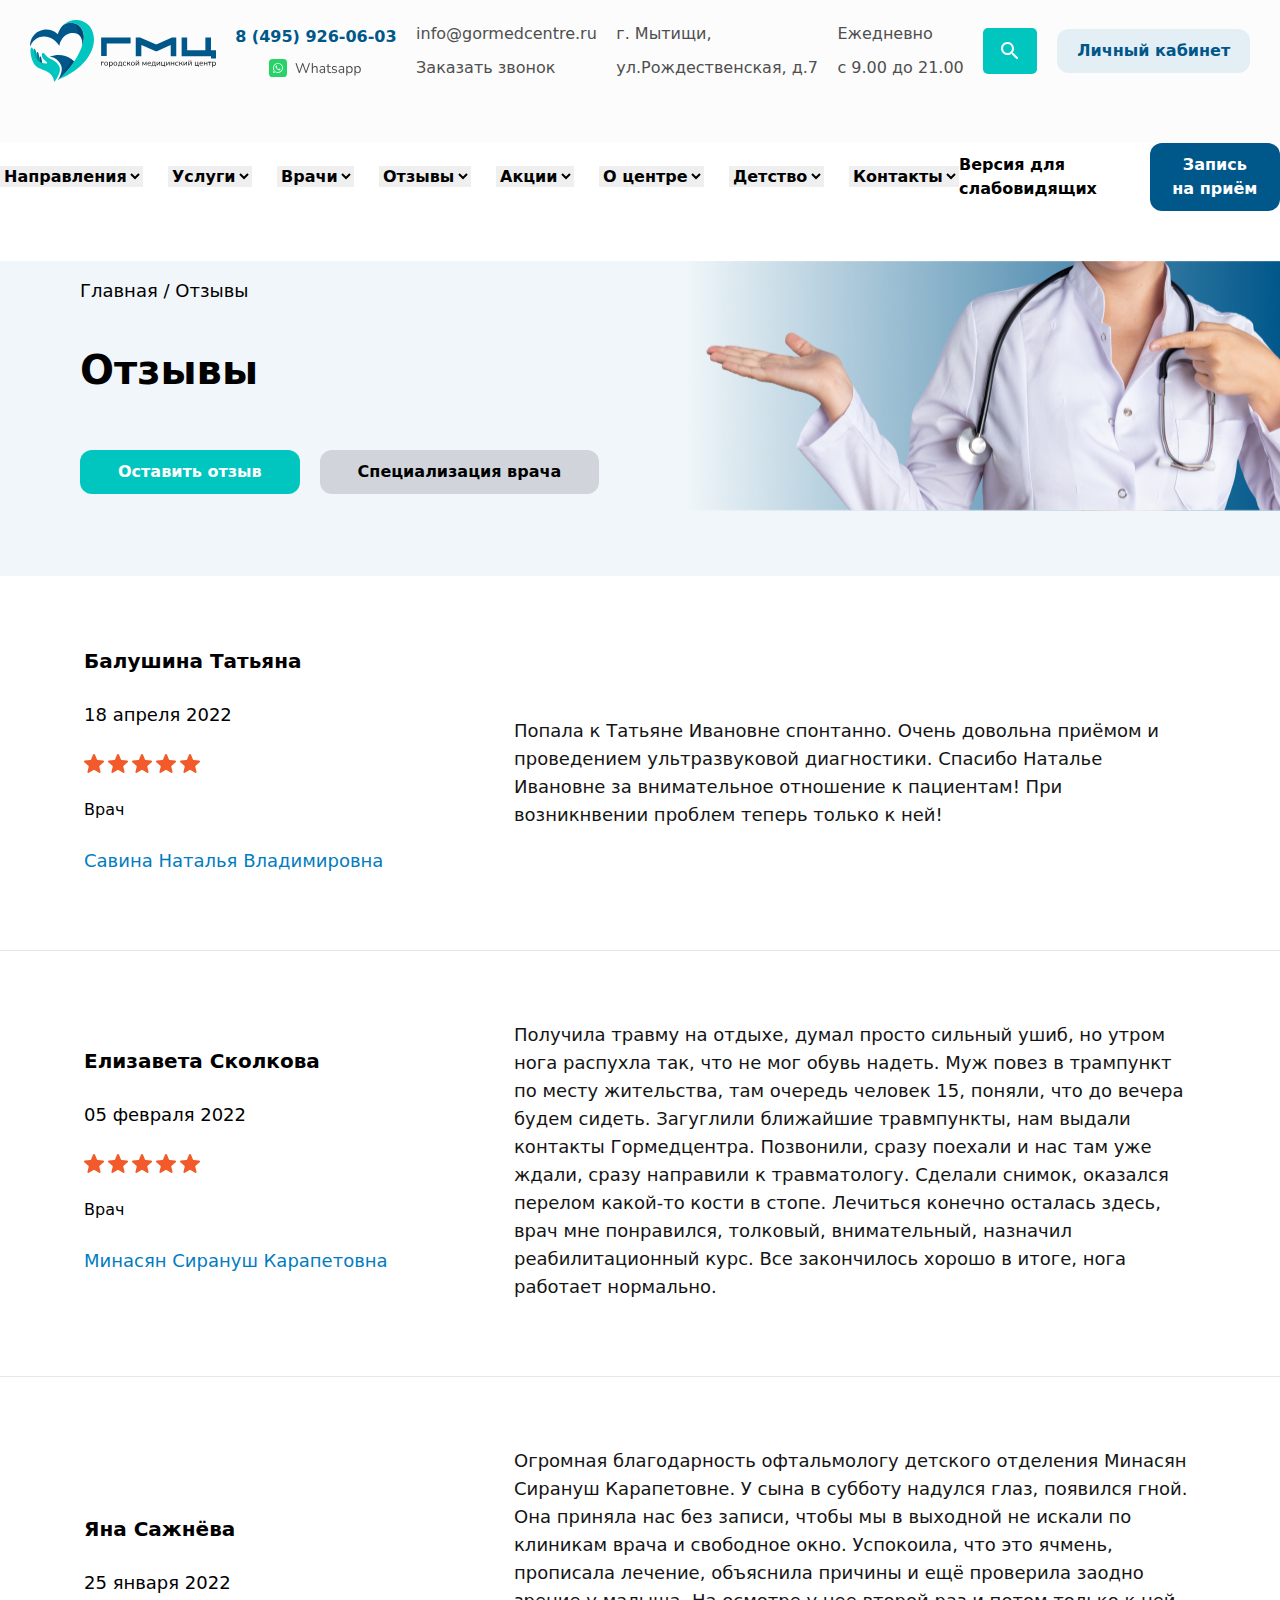
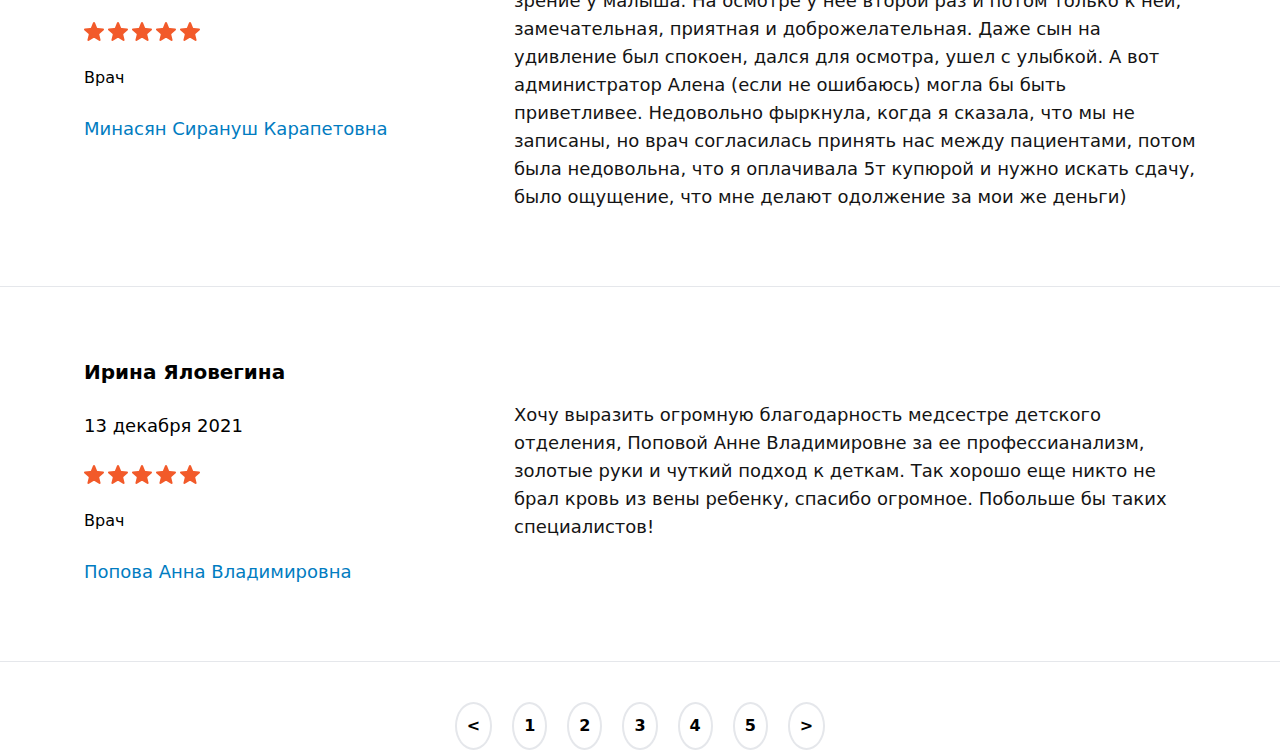
==== src/index.html @ aafebbbd "section2" ====
<!DOCTYPE html>
<html lang="en">
<head>
    <meta charset="UTF-8">
    <meta name="viewport" content="width=device-width, initial-scale=1.0">
    <title>Document</title>
    <link rel="stylesheet" href="./output.css">
</head>
<body>

    <div class="sm:bg-[#FCFCFC]">
    <div class="flex p-[20px] justify-around sm:items-center">
        <img class="w-[40%] sm:w-[15%]" src="./logo.svg" alt="">
        <div class="hidden sm:flex flex-col gap-[10px] items-center">
            <p class="text-[#00578A] font-bold">8 (495) 926-06-03</p>
            <img src="./Whatsapp.svg" alt="">
        </div>
        <div class="hidden sm:flex flex-col gap-[10px]">
            <p class="text-[#4F4F4F] ">info@gormedcentre.ru</p>
            <p class="text-[#4F4F4F] ">Заказать звонок</p>
        </div>
        <div class="hidden sm:flex flex-col gap-[10px]">
            <p class="text-[#4F4F4F] "> г. Мытищи, </p>
            <p class="text-[#4F4F4F] ">ул.Рождественская, д.7</p>
        </div>
        <div class="hidden sm:flex flex-col gap-[10px]">
            <p class="text-[#4F4F4F] ">Ежедневно</p>
            <p class="text-[#4F4F4F] ">с 9.00 до 21.00</p>
        </div>
        <div class="hidden  sm:flex items-center gap-[20px]">
            <img src="./search.svg" alt="">
            <button class="bg-[#E3EFF5] font-bold px-[20px] py-[10px] rounded-xl text-[#00578A]">Личный кабинет</button>
        </div>
        <div class="flex items-center gap-[20px] sm:hidden">
        <img src="./call.svg" alt="">
        <p>Меню</p>
        <img src="./burger.svg" alt="">
        </div>
    </div>

    <div class="hidden sm:flex justify-around items-center mt-[40px] bg-[#FFFFFF] mb-[50px]">
        <div class="flex gap-[25px] items-center">
            <select class="font-bold" name="" id=""><option  value="">Направления</option></select>
            <select class="font-bold" name="" id=""><option value="">Услуги</option></select>
            <select class="font-bold" name="" id=""><option value="">Врачи</option></select>
            <select class="font-bold" name="" id=""><option value="">Отзывы</option></select>
            <select class="font-bold" name="" id=""><option value="">Акции</option></select>
            <select class="font-bold" name="" id=""><option value="">О центре</option></select>
            <select class="font-bold" name="" id=""><option value="">Детство</option></select>
            <select class="font-bold" name="" id=""><option value="">Контакты</option></select>
        </div>
        <div class="flex items-center gap-[45px]">
            <p class="font-bold">Версия для слабовидящих</p>
            <button class="bg-[#00578A] text-white font-bold px-[20px] py-[10px] rounded-xl">Запись на приём</button>
        </div>
    </div>
    </div>

    <div class="hidden sm:block box1">
         <div class="flex justify-between items-center">
            <div class="flex flex-col gap-[50px] ml-[80px] ">
            <div class="flex flex-col gap-[35px]">
                <p class="text-lg">Главная
                    /
                    Отзывы</p>
                    <h1 class="text-[40px] font-bold">Отзывы</h1>
            </div>
            <div class="flex gap-[20px]">
                <button class="bg-[#00C6BF] px-[38px] py-[10px] rounded-xl text-white font-bold">Оставить отзыв</button>
                <button class="bg-gray-300 px-[38px] py-[10px] rounded-xl text-black font-bold">Специализация врача</button>
            </div>
            </div>
            <img src="./image.svg" alt="">
         </div>
    </div>

    <div class="sm:hidden">
    <div class="box2 flex items-center p-[20px]">
        <div class=" flex flex-col gap-[25px]">
       <p>Главная
        /
        Отзывы</p>
        <h1 class="font-[400] text-[25px]">Отзывы</h1>
        </div>
        <img class="w-[70%] h-[80%]" src="./image.svg" alt="">
    </div>
    <div class="flex flex-col items-center mt-[20px] gap-[20px]">
        <button class="bg-[#00C6BF] w-[300px] py-[10px] rounded-xl text-white font-bold">Оставить отзыв</button>
        <button class="bg-[#E3EFF5] w-[300px] py-[10px] rounded-xl text-black font-bold">Специализация врача</button>
    </div>
    </div>


    <div class="flex flex-col w-[90%] m-auto mt-[50px] sm:flex-row gap-[30px]  p-[20px] items-center">
        <div class="flex flex-col gap-[25px] items-start mb-[25px]">
            <p class="font-bold text-[20px] sm:w-[250px]">Балушина Татьяна</p>
            <p class="text-lg">18 апреля 2022</p>
            <img src="./Stars.svg" alt="">
            <p>Врач</p>
            <p class="text-[#017CC1] text-lg sm:w-[400px]"> Савина Наталья Владимировна</p>
        </div>
        <p class="text-[#141414] text-lg font-[500]">Попала к Татьяне Ивановне спонтанно. Очень довольна приёмом и проведением ультразвуковой диагностики. Спасибо Наталье Ивановне за внимательное отношение к пациентам! При возникнвении проблем теперь только к ней!</p>
    </div>
    <hr class="mt-[30px]">

    <div class="flex flex-col w-[90%] m-auto mt-[50px] sm:flex-row gap-[30px]  p-[20px] items-center">
        <div class="flex flex-col gap-[25px] items-start mb-[25px]">
            <p class="font-bold text-[20px] sm:w-[250px]">Елизавета Сколкова</p>
            <p class="text-lg">05 февраля 2022</p>
            <img src="./Stars.svg" alt="">
            <p>Врач</p>
            <p class="text-[#017CC1] text-lg sm:w-[400px]">
                Минасян Сирануш Карапетовна</p>
        </div>
        <p class="text-[#141414] text-lg mb-[25px] font-[500]">Получила травму на отдыхе, думал просто сильный ушиб, но утром нога распухла так, что не мог обувь надеть. Муж повез в трампункт по месту жительства, там очередь человек 15, поняли, что до вечера будем сидеть. Загуглили ближайшие травмпункты, нам выдали контакты Гормедцентра. Позвонили, сразу поехали и нас там уже ждали, сразу направили к травматологу. Сделали снимок, оказался перелом какой-то кости в стопе. Лечиться конечно осталась здесь, врач мне понравился, толковый, внимательный, назначил реабилитационный курс. Все закончилось хорошо в итоге, нога работает нормально.</p>
    </div>
    <hr class="mt-[30px]">

    <div class="flex flex-col w-[90%] m-auto mt-[50px] sm:flex-row gap-[30px]  p-[20px] items-center">
        <div class="flex flex-col gap-[25px] items-start mb-[25px]">
            <p class="font-bold text-[20px] sm:w-[250px]">Яна Сажнёва</p>
            <p class="text-lg">25 января 2022</p>
            <img src="./Stars.svg" alt="">
            <p>Врач</p>
            <p class="text-[#017CC1] text-lg sm:w-[400px]">
                Минасян Сирануш Карапетовна</p>
        </div>
        <p class="text-[#141414] text-lg mb-[25px] font-[500]">Огромная благодарность офтальмологу детского отделения Минасян Сирануш Карапетовне. У сына в субботу надулся глаз, появился гной. Она приняла нас без записи, чтобы мы в выходной не искали по клиникам врача и свободное окно. Успокоила, что это ячмень, прописала лечение, объяснила причины и ещё проверила заодно зрение у малыша. На осмотре у нее второй раз и потом только к ней, замечательная, приятная и доброжелательная. Даже сын на удивление был спокоен, дался для осмотра, ушел с улыбкой. А вот администратор Алена (если не ошибаюсь) могла бы быть приветливее. Недовольно фыркнула, когда я сказала, что мы не записаны, но врач согласилась принять нас между пациентами, потом была недовольна, что я оплачивала 5т купюрой и нужно искать сдачу, было ощущение, что мне делают одолжение за мои же деньги)</p>
    </div>
    <hr class="mt-[30px]">

    <div class="flex flex-col w-[90%] m-auto mt-[50px] sm:flex-row gap-[30px]  p-[20px] items-center">
        <div class="flex flex-col gap-[25px] items-start mb-[25px]">
            <p class="font-bold text-[20px] sm:w-[250px]">Ирина Яловегина</p>
            <p class="text-lg">13 декабря 2021</p>
            <img src="./Stars.svg" alt="">
            <p>Врач</p>
            <p class="text-[#017CC1] text-lg sm:w-[400px]">
                
        Попова Анна Владимировна</p>
        </div>
        <p class="text-[#141414] text-lg mb-[25px] font-[500]">Хочу выразить огромную благодарность медсестре детского отделения, Поповой Анне Владимировне за ее профессианализм, золотые руки и чуткий подход к деткам. Так хорошо еще никто не брал кровь из вены ребенку, спасибо огромное. Побольше бы таких специалистов!</p>
    </div>
    <hr class="mt-[30px]">

    <div class="flex gap-[20px] w-[90%] m-auto mt-[40px] sm:justify-center">
        <button class="border-2 p-[10px] rounded-[50%] font-bold"> < </button>
        <button class="border-2 p-[10px] rounded-[50%] font-bold">1</button>
        <button class="border-2 p-[10px] rounded-[50%] font-bold">2</button>
        <button class="border-2 p-[10px] rounded-[50%] font-bold">3</button>
        <button class="border-2 p-[10px] rounded-[50%] font-bold">4</button>
        <button class="border-2 p-[10px] rounded-[50%] font-bold">5</button>
        <button class="border-2 p-[10px] rounded-[50%] font-bold"> > </button>
    </div>
    
    
</body>
</html>
---- src/output.css ----
*, ::before, ::after {
  --tw-border-spacing-x: 0;
  --tw-border-spacing-y: 0;
  --tw-translate-x: 0;
  --tw-translate-y: 0;
  --tw-rotate: 0;
  --tw-skew-x: 0;
  --tw-skew-y: 0;
  --tw-scale-x: 1;
  --tw-scale-y: 1;
  --tw-pan-x:  ;
  --tw-pan-y:  ;
  --tw-pinch-zoom:  ;
  --tw-scroll-snap-strictness: proximity;
  --tw-gradient-from-position:  ;
  --tw-gradient-via-position:  ;
  --tw-gradient-to-position:  ;
  --tw-ordinal:  ;
  --tw-slashed-zero:  ;
  --tw-numeric-figure:  ;
  --tw-numeric-spacing:  ;
  --tw-numeric-fraction:  ;
  --tw-ring-inset:  ;
  --tw-ring-offset-width: 0px;
  --tw-ring-offset-color: #fff;
  --tw-ring-color: rgb(59 130 246 / 0.5);
  --tw-ring-offset-shadow: 0 0 #0000;
  --tw-ring-shadow: 0 0 #0000;
  --tw-shadow: 0 0 #0000;
  --tw-shadow-colored: 0 0 #0000;
  --tw-blur:  ;
  --tw-brightness:  ;
  --tw-contrast:  ;
  --tw-grayscale:  ;
  --tw-hue-rotate:  ;
  --tw-invert:  ;
  --tw-saturate:  ;
  --tw-sepia:  ;
  --tw-drop-shadow:  ;
  --tw-backdrop-blur:  ;
  --tw-backdrop-brightness:  ;
  --tw-backdrop-contrast:  ;
  --tw-backdrop-grayscale:  ;
  --tw-backdrop-hue-rotate:  ;
  --tw-backdrop-invert:  ;
  --tw-backdrop-opacity:  ;
  --tw-backdrop-saturate:  ;
  --tw-backdrop-sepia:  ;
  --tw-contain-size:  ;
  --tw-contain-layout:  ;
  --tw-contain-paint:  ;
  --tw-contain-style:  ;
}

::backdrop {
  --tw-border-spacing-x: 0;
  --tw-border-spacing-y: 0;
  --tw-translate-x: 0;
  --tw-translate-y: 0;
  --tw-rotate: 0;
  --tw-skew-x: 0;
  --tw-skew-y: 0;
  --tw-scale-x: 1;
  --tw-scale-y: 1;
  --tw-pan-x:  ;
  --tw-pan-y:  ;
  --tw-pinch-zoom:  ;
  --tw-scroll-snap-strictness: proximity;
  --tw-gradient-from-position:  ;
  --tw-gradient-via-position:  ;
  --tw-gradient-to-position:  ;
  --tw-ordinal:  ;
  --tw-slashed-zero:  ;
  --tw-numeric-figure:  ;
  --tw-numeric-spacing:  ;
  --tw-numeric-fraction:  ;
  --tw-ring-inset:  ;
  --tw-ring-offset-width: 0px;
  --tw-ring-offset-color: #fff;
  --tw-ring-color: rgb(59 130 246 / 0.5);
  --tw-ring-offset-shadow: 0 0 #0000;
  --tw-ring-shadow: 0 0 #0000;
  --tw-shadow: 0 0 #0000;
  --tw-shadow-colored: 0 0 #0000;
  --tw-blur:  ;
  --tw-brightness:  ;
  --tw-contrast:  ;
  --tw-grayscale:  ;
  --tw-hue-rotate:  ;
  --tw-invert:  ;
  --tw-saturate:  ;
  --tw-sepia:  ;
  --tw-drop-shadow:  ;
  --tw-backdrop-blur:  ;
  --tw-backdrop-brightness:  ;
  --tw-backdrop-contrast:  ;
  --tw-backdrop-grayscale:  ;
  --tw-backdrop-hue-rotate:  ;
  --tw-backdrop-invert:  ;
  --tw-backdrop-opacity:  ;
  --tw-backdrop-saturate:  ;
  --tw-backdrop-sepia:  ;
  --tw-contain-size:  ;
  --tw-contain-layout:  ;
  --tw-contain-paint:  ;
  --tw-contain-style:  ;
}

/*
! tailwindcss v3.4.17 | MIT License | https://tailwindcss.com
*/

/*
1. Prevent padding and border from affecting element width. (https://github.com/mozdevs/cssremedy/issues/4)
2. Allow adding a border to an element by just adding a border-width. (https://github.com/tailwindcss/tailwindcss/pull/116)
*/

*,
::before,
::after {
  box-sizing: border-box;
  /* 1 */
  border-width: 0;
  /* 2 */
  border-style: solid;
  /* 2 */
  border-color: #e5e7eb;
  /* 2 */
}

::before,
::after {
  --tw-content: '';
}

/*
1. Use a consistent sensible line-height in all browsers.
2. Prevent adjustments of font size after orientation changes in iOS.
3. Use a more readable tab size.
4. Use the user's configured `sans` font-family by default.
5. Use the user's configured `sans` font-feature-settings by default.
6. Use the user's configured `sans` font-variation-settings by default.
7. Disable tap highlights on iOS
*/

html,
:host {
  line-height: 1.5;
  /* 1 */
  -webkit-text-size-adjust: 100%;
  /* 2 */
  -moz-tab-size: 4;
  /* 3 */
  -o-tab-size: 4;
     tab-size: 4;
  /* 3 */
  font-family: ui-sans-serif, system-ui, sans-serif, "Apple Color Emoji", "Segoe UI Emoji", "Segoe UI Symbol", "Noto Color Emoji";
  /* 4 */
  font-feature-settings: normal;
  /* 5 */
  font-variation-settings: normal;
  /* 6 */
  -webkit-tap-highlight-color: transparent;
  /* 7 */
}

/*
1. Remove the margin in all browsers.
2. Inherit line-height from `html` so users can set them as a class directly on the `html` element.
*/

body {
  margin: 0;
  /* 1 */
  line-height: inherit;
  /* 2 */
}

/*
1. Add the correct height in Firefox.
2. Correct the inheritance of border color in Firefox. (https://bugzilla.mozilla.org/show_bug.cgi?id=190655)
3. Ensure horizontal rules are visible by default.
*/

hr {
  height: 0;
  /* 1 */
  color: inherit;
  /* 2 */
  border-top-width: 1px;
  /* 3 */
}

/*
Add the correct text decoration in Chrome, Edge, and Safari.
*/

abbr:where([title]) {
  -webkit-text-decoration: underline dotted;
          text-decoration: underline dotted;
}

/*
Remove the default font size and weight for headings.
*/

h1,
h2,
h3,
h4,
h5,
h6 {
  font-size: inherit;
  font-weight: inherit;
}

/*
Reset links to optimize for opt-in styling instead of opt-out.
*/

a {
  color: inherit;
  text-decoration: inherit;
}

/*
Add the correct font weight in Edge and Safari.
*/

b,
strong {
  font-weight: bolder;
}

/*
1. Use the user's configured `mono` font-family by default.
2. Use the user's configured `mono` font-feature-settings by default.
3. Use the user's configured `mono` font-variation-settings by default.
4. Correct the odd `em` font sizing in all browsers.
*/

code,
kbd,
samp,
pre {
  font-family: ui-monospace, SFMono-Regular, Menlo, Monaco, Consolas, "Liberation Mono", "Courier New", monospace;
  /* 1 */
  font-feature-settings: normal;
  /* 2 */
  font-variation-settings: normal;
  /* 3 */
  font-size: 1em;
  /* 4 */
}

/*
Add the correct font size in all browsers.
*/

small {
  font-size: 80%;
}

/*
Prevent `sub` and `sup` elements from affecting the line height in all browsers.
*/

sub,
sup {
  font-size: 75%;
  line-height: 0;
  position: relative;
  vertical-align: baseline;
}

sub {
  bottom: -0.25em;
}

sup {
  top: -0.5em;
}

/*
1. Remove text indentation from table contents in Chrome and Safari. (https://bugs.chromium.org/p/chromium/issues/detail?id=999088, https://bugs.webkit.org/show_bug.cgi?id=201297)
2. Correct table border color inheritance in all Chrome and Safari. (https://bugs.chromium.org/p/chromium/issues/detail?id=935729, https://bugs.webkit.org/show_bug.cgi?id=195016)
3. Remove gaps between table borders by default.
*/

table {
  text-indent: 0;
  /* 1 */
  border-color: inherit;
  /* 2 */
  border-collapse: collapse;
  /* 3 */
}

/*
1. Change the font styles in all browsers.
2. Remove the margin in Firefox and Safari.
3. Remove default padding in all browsers.
*/

button,
input,
optgroup,
select,
textarea {
  font-family: inherit;
  /* 1 */
  font-feature-settings: inherit;
  /* 1 */
  font-variation-settings: inherit;
  /* 1 */
  font-size: 100%;
  /* 1 */
  font-weight: inherit;
  /* 1 */
  line-height: inherit;
  /* 1 */
  letter-spacing: inherit;
  /* 1 */
  color: inherit;
  /* 1 */
  margin: 0;
  /* 2 */
  padding: 0;
  /* 3 */
}

/*
Remove the inheritance of text transform in Edge and Firefox.
*/

button,
select {
  text-transform: none;
}

/*
1. Correct the inability to style clickable types in iOS and Safari.
2. Remove default button styles.
*/

button,
input:where([type='button']),
input:where([type='reset']),
input:where([type='submit']) {
  -webkit-appearance: button;
  /* 1 */
  background-color: transparent;
  /* 2 */
  background-image: none;
  /* 2 */
}

/*
Use the modern Firefox focus style for all focusable elements.
*/

:-moz-focusring {
  outline: auto;
}

/*
Remove the additional `:invalid` styles in Firefox. (https://github.com/mozilla/gecko-dev/blob/2f9eacd9d3d995c937b4251a5557d95d494c9be1/layout/style/res/forms.css#L728-L737)
*/

:-moz-ui-invalid {
  box-shadow: none;
}

/*
Add the correct vertical alignment in Chrome and Firefox.
*/

progress {
  vertical-align: baseline;
}

/*
Correct the cursor style of increment and decrement buttons in Safari.
*/

::-webkit-inner-spin-button,
::-webkit-outer-spin-button {
  height: auto;
}

/*
1. Correct the odd appearance in Chrome and Safari.
2. Correct the outline style in Safari.
*/

[type='search'] {
  -webkit-appearance: textfield;
  /* 1 */
  outline-offset: -2px;
  /* 2 */
}

/*
Remove the inner padding in Chrome and Safari on macOS.
*/

::-webkit-search-decoration {
  -webkit-appearance: none;
}

/*
1. Correct the inability to style clickable types in iOS and Safari.
2. Change font properties to `inherit` in Safari.
*/

::-webkit-file-upload-button {
  -webkit-appearance: button;
  /* 1 */
  font: inherit;
  /* 2 */
}

/*
Add the correct display in Chrome and Safari.
*/

summary {
  display: list-item;
}

/*
Removes the default spacing and border for appropriate elements.
*/

blockquote,
dl,
dd,
h1,
h2,
h3,
h4,
h5,
h6,
hr,
figure,
p,
pre {
  margin: 0;
}

fieldset {
  margin: 0;
  padding: 0;
}

legend {
  padding: 0;
}

ol,
ul,
menu {
  list-style: none;
  margin: 0;
  padding: 0;
}

/*
Reset default styling for dialogs.
*/

dialog {
  padding: 0;
}

/*
Prevent resizing textareas horizontally by default.
*/

textarea {
  resize: vertical;
}

/*
1. Reset the default placeholder opacity in Firefox. (https://github.com/tailwindlabs/tailwindcss/issues/3300)
2. Set the default placeholder color to the user's configured gray 400 color.
*/

input::-moz-placeholder, textarea::-moz-placeholder {
  opacity: 1;
  /* 1 */
  color: #9ca3af;
  /* 2 */
}

input::placeholder,
textarea::placeholder {
  opacity: 1;
  /* 1 */
  color: #9ca3af;
  /* 2 */
}

/*
Set the default cursor for buttons.
*/

button,
[role="button"] {
  cursor: pointer;
}

/*
Make sure disabled buttons don't get the pointer cursor.
*/

:disabled {
  cursor: default;
}

/*
1. Make replaced elements `display: block` by default. (https://github.com/mozdevs/cssremedy/issues/14)
2. Add `vertical-align: middle` to align replaced elements more sensibly by default. (https://github.com/jensimmons/cssremedy/issues/14#issuecomment-634934210)
   This can trigger a poorly considered lint error in some tools but is included by design.
*/

img,
svg,
video,
canvas,
audio,
iframe,
embed,
object {
  display: block;
  /* 1 */
  vertical-align: middle;
  /* 2 */
}

/*
Constrain images and videos to the parent width and preserve their intrinsic aspect ratio. (https://github.com/mozdevs/cssremedy/issues/14)
*/

img,
video {
  max-width: 100%;
  height: auto;
}

/* Make elements with the HTML hidden attribute stay hidden by default */

[hidden]:where(:not([hidden="until-found"])) {
  display: none;
}

.m-auto {
  margin: auto;
}

.mb-\[50px\] {
  margin-bottom: 50px;
}

.ml-\[80px\] {
  margin-left: 80px;
}

.mt-\[20px\] {
  margin-top: 20px;
}

.mt-\[40px\] {
  margin-top: 40px;
}

.mt-\[50px\] {
  margin-top: 50px;
}

.mb-\[25px\] {
  margin-bottom: 25px;
}

.mt-\[30px\] {
  margin-top: 30px;
}

.mt-\[\] {
  margin-top: ;
}

.flex {
  display: flex;
}

.hidden {
  display: none;
}

.h-\[80\%\] {
  height: 80%;
}

.w-\[300px\] {
  width: 300px;
}

.w-\[40\%\] {
  width: 40%;
}

.w-\[70\%\] {
  width: 70%;
}

.w-\[90\%\] {
  width: 90%;
}

.flex-col {
  flex-direction: column;
}

.items-start {
  align-items: flex-start;
}

.items-center {
  align-items: center;
}

.justify-between {
  justify-content: space-between;
}

.justify-around {
  justify-content: space-around;
}

.gap-\[10px\] {
  gap: 10px;
}

.gap-\[20px\] {
  gap: 20px;
}

.gap-\[25px\] {
  gap: 25px;
}

.gap-\[35px\] {
  gap: 35px;
}

.gap-\[45px\] {
  gap: 45px;
}

.gap-\[50px\] {
  gap: 50px;
}

.gap-\[30px\] {
  gap: 30px;
}

.rounded-xl {
  border-radius: 0.75rem;
}

.rounded-\[50\%\] {
  border-radius: 50%;
}

.border-2 {
  border-width: 2px;
}

.border-b {
  border-bottom-width: 1px;
}

.border-b-2 {
  border-bottom-width: 2px;
}

.bg-\[\#00578A\] {
  --tw-bg-opacity: 1;
  background-color: rgb(0 87 138 / var(--tw-bg-opacity, 1));
}

.bg-\[\#00C6BF\] {
  --tw-bg-opacity: 1;
  background-color: rgb(0 198 191 / var(--tw-bg-opacity, 1));
}

.bg-\[\#E3EFF5\] {
  --tw-bg-opacity: 1;
  background-color: rgb(227 239 245 / var(--tw-bg-opacity, 1));
}

.bg-\[\#FFFFFF\] {
  --tw-bg-opacity: 1;
  background-color: rgb(255 255 255 / var(--tw-bg-opacity, 1));
}

.bg-gray-300 {
  --tw-bg-opacity: 1;
  background-color: rgb(209 213 219 / var(--tw-bg-opacity, 1));
}

.p-\[20px\] {
  padding: 20px;
}

.p-\[10px\] {
  padding: 10px;
}

.px-\[20px\] {
  padding-left: 20px;
  padding-right: 20px;
}

.px-\[38px\] {
  padding-left: 38px;
  padding-right: 38px;
}

.py-\[10px\] {
  padding-top: 10px;
  padding-bottom: 10px;
}

.py-\[20px\] {
  padding-top: 20px;
  padding-bottom: 20px;
}

.text-\[25px\] {
  font-size: 25px;
}

.text-\[40px\] {
  font-size: 40px;
}

.text-lg {
  font-size: 1.125rem;
  line-height: 1.75rem;
}

.text-\[20px\] {
  font-size: 20px;
}

.text-\[18px\] {
  font-size: 18px;
}

.font-\[400\] {
  font-weight: 400;
}

.font-bold {
  font-weight: 700;
}

.font-\[500\] {
  font-weight: 500;
}

.text-\[\#00578A\] {
  --tw-text-opacity: 1;
  color: rgb(0 87 138 / var(--tw-text-opacity, 1));
}

.text-\[\#4F4F4F\] {
  --tw-text-opacity: 1;
  color: rgb(79 79 79 / var(--tw-text-opacity, 1));
}

.text-black {
  --tw-text-opacity: 1;
  color: rgb(0 0 0 / var(--tw-text-opacity, 1));
}

.text-white {
  --tw-text-opacity: 1;
  color: rgb(255 255 255 / var(--tw-text-opacity, 1));
}

.text-\[\#017CC1\] {
  --tw-text-opacity: 1;
  color: rgb(1 124 193 / var(--tw-text-opacity, 1));
}

.text-\[\#141414\] {
  --tw-text-opacity: 1;
  color: rgb(20 20 20 / var(--tw-text-opacity, 1));
}

.text-\[\] {
  color: ;
}

.box1{
  background-image: url(./bg.svg);
  height: 35vh;
  background-position: center;
  background-size: cover;
}

.box2{
  background-image: url(./bg.svg);
  height: 35vh;
  background-position: center;
  background-size: cover;
}

@media (min-width: 640px) {
  .sm\:m-auto {
    margin: auto;
  }

  .sm\:block {
    display: block;
  }

  .sm\:flex {
    display: flex;
  }

  .sm\:hidden {
    display: none;
  }

  .sm\:w-\[15\%\] {
    width: 15%;
  }

  .sm\:w-\[\] {
    width: ;
  }

  .sm\:w-\[250px\] {
    width: 250px;
  }

  .sm\:w-\[400px\] {
    width: 400px;
  }

  .sm\:flex-row {
    flex-direction: row;
  }

  .sm\:items-center {
    align-items: center;
  }

  .sm\:justify-center {
    justify-content: center;
  }

  .sm\:bg-\[\#FCFCFC\] {
    --tw-bg-opacity: 1;
    background-color: rgb(252 252 252 / var(--tw-bg-opacity, 1));
  }

  .sm\:text-\[20px\] {
    font-size: 20px;
  }
}
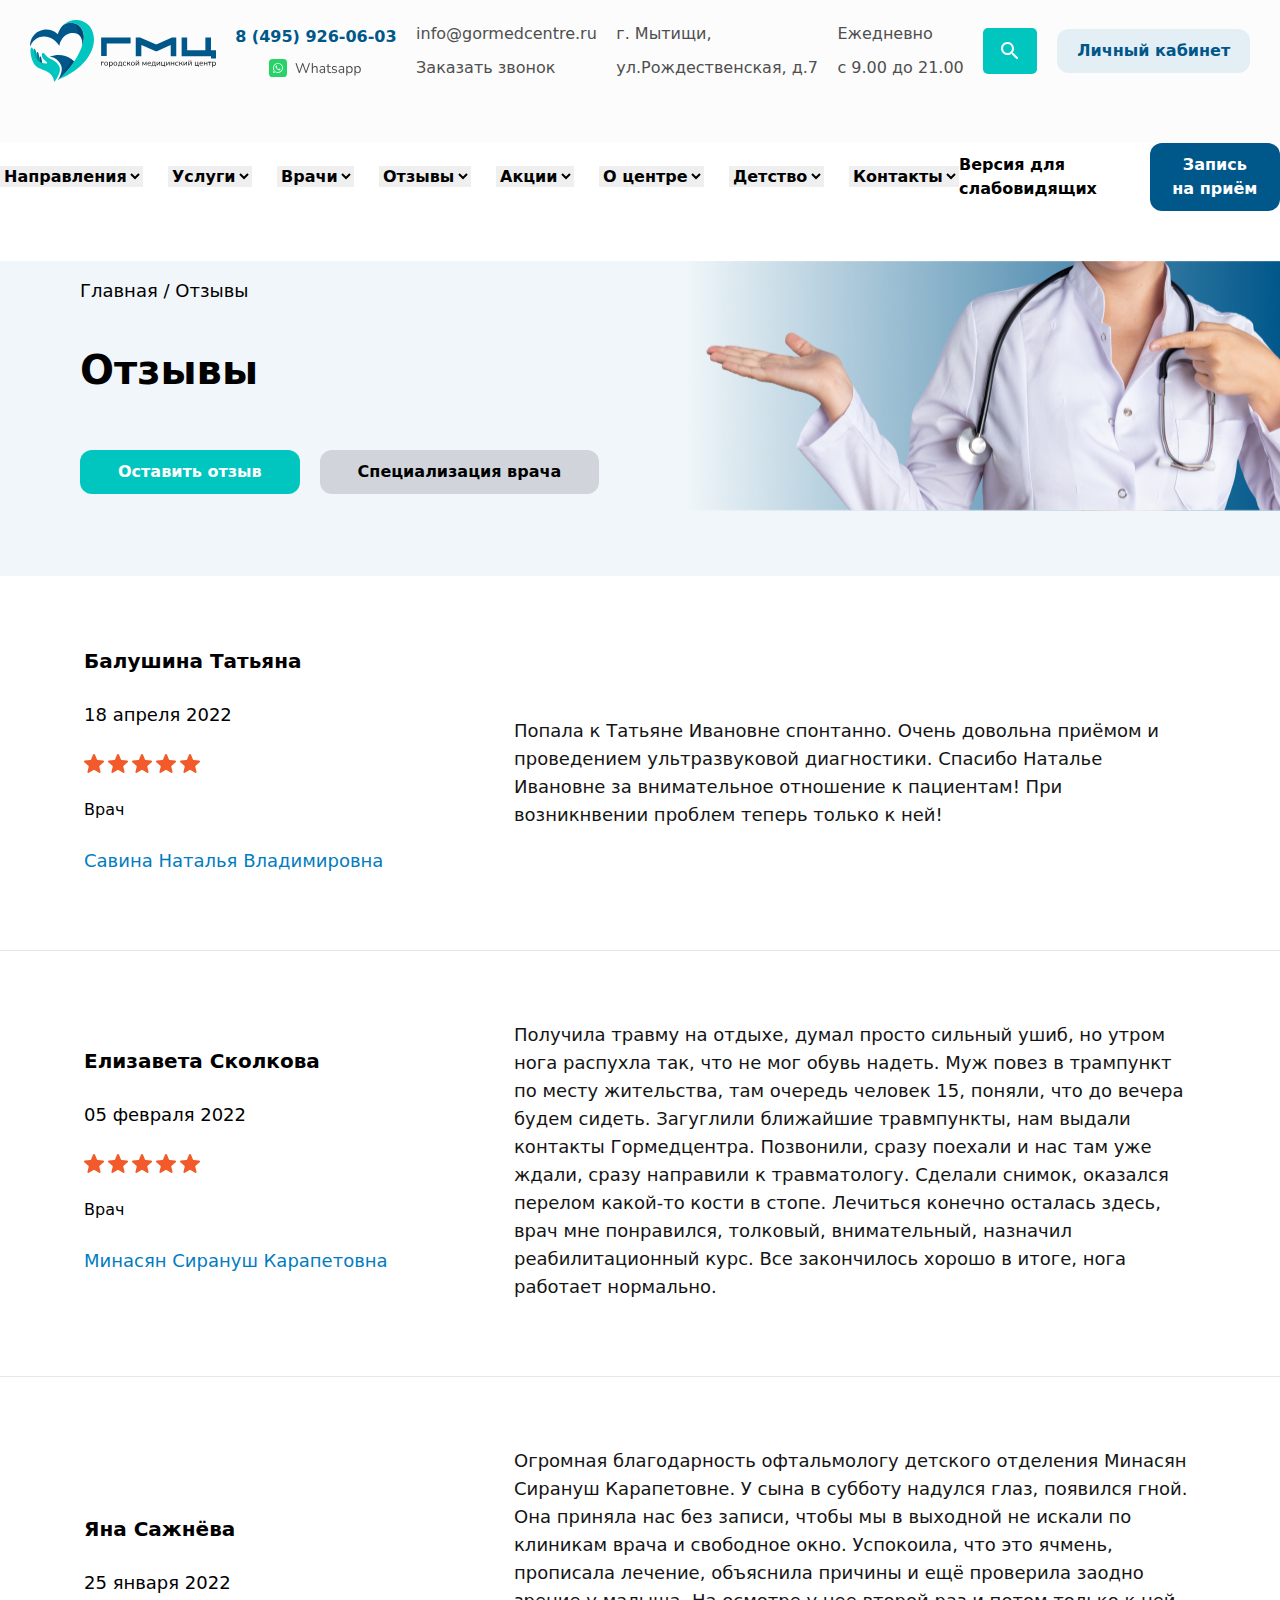
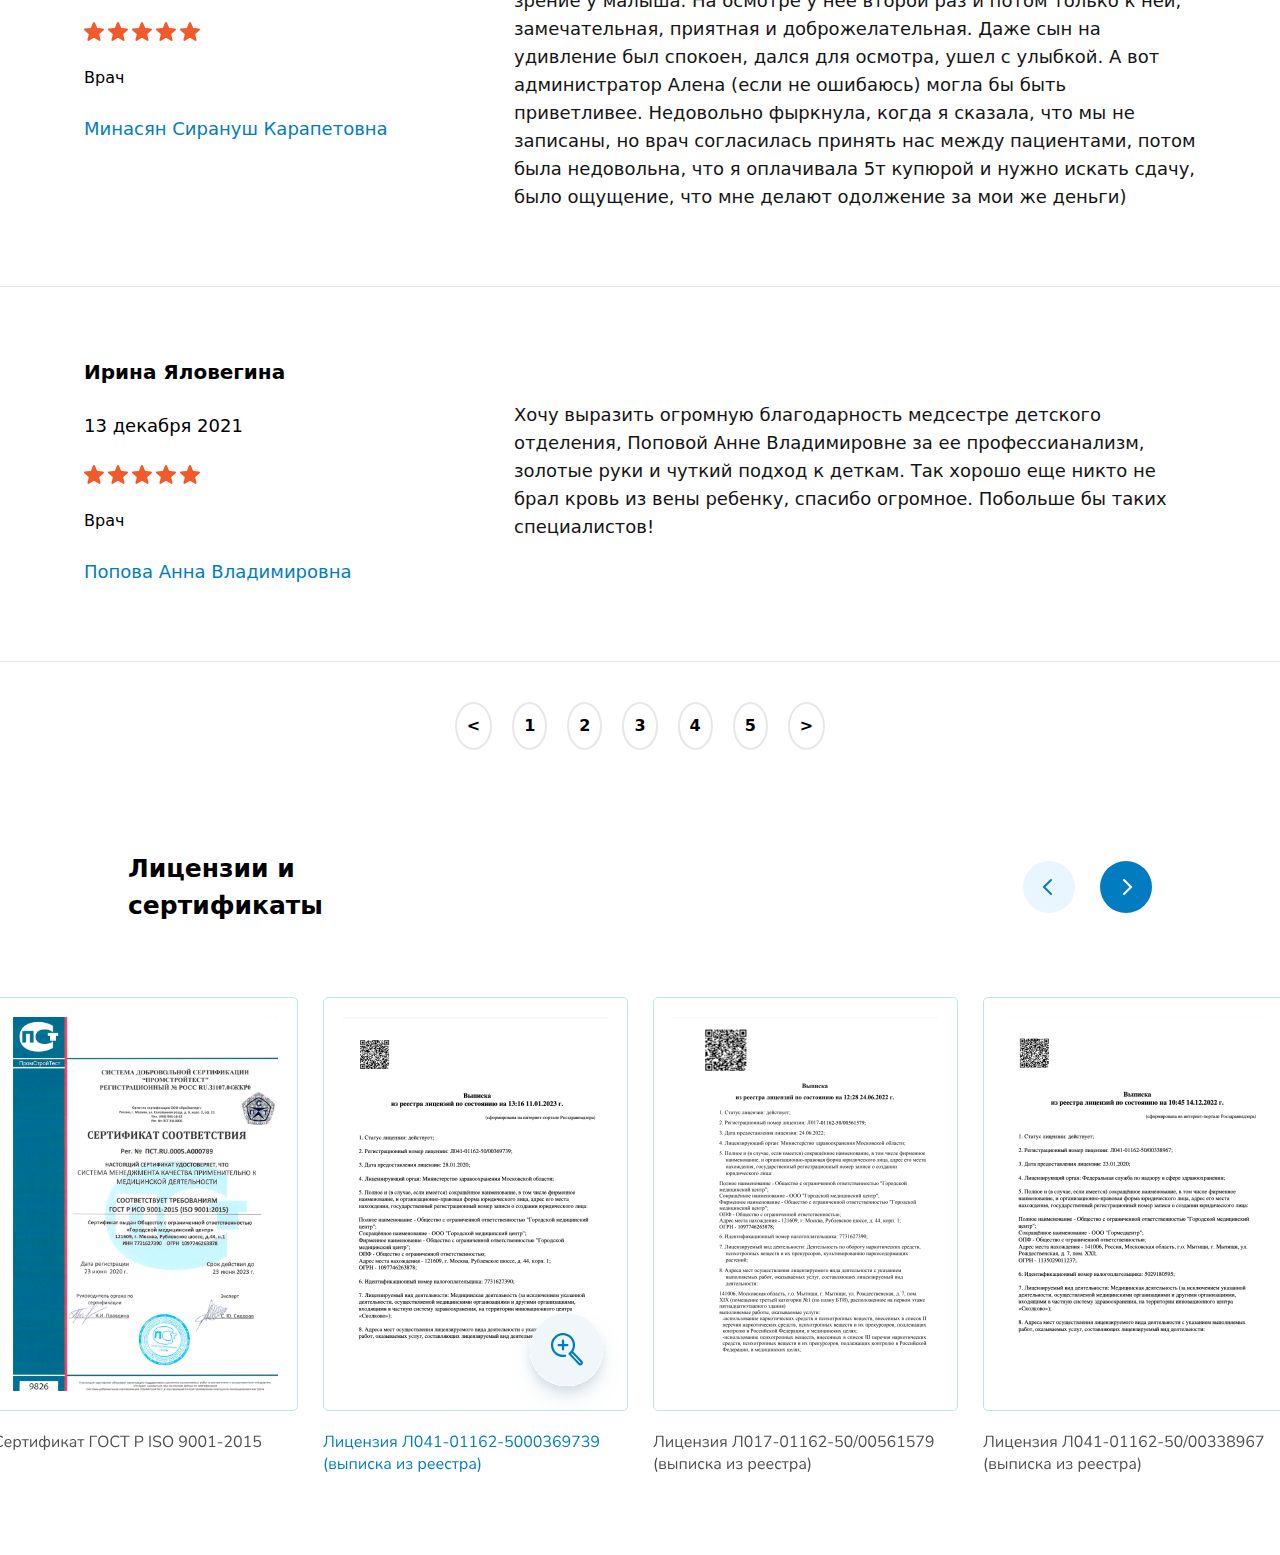
==== commit 0a127055: "section3" ====
--- a/src/index.html
+++ b/src/index.html
@@ -143,7 +143,7 @@
     </div>
     <hr class="mt-[30px]">
 
-    <div class="flex gap-[20px] w-[90%] m-auto mt-[40px] sm:justify-center">
+    <div class="flex gap-[20px] mb-[80px] w-[90%] m-auto mt-[40px] sm:justify-center sm:mb-[100px]">
         <button class="border-2 p-[10px] rounded-[50%] font-bold"> < </button>
         <button class="border-2 p-[10px] rounded-[50%] font-bold">1</button>
         <button class="border-2 p-[10px] rounded-[50%] font-bold">2</button>
@@ -152,6 +152,23 @@
         <button class="border-2 p-[10px] rounded-[50%] font-bold">5</button>
         <button class="border-2 p-[10px] rounded-[50%] font-bold"> > </button>
     </div>
+
+    <div class="flex flex-col gap-[20px] w-[90%] m-auto mb-[50px] sm:flex-row sm:items-center sm:justify-between sm:w-[80%]">
+        <h1 class="font-bold text-[25px]">Лицензии и <br> сертификаты</h1>
+        <div class="flex gap-[25px]">
+            <img src="./back.svg" alt="">
+            <img src="./forward.svg" alt="">
+        </div>
+    </div>
+
+    <div class="flex flex-col w-[90%] m-auto gap-[25px] sm:flex-row sm:w-[90%] sm:justify-center sm:mb-[80px]">
+        <img src="./01.svg" alt="">
+        <img class="mt-[22px]" src="./02-hover.svg" alt="">
+        <img class="mt-[22px]" src="./03.svg" alt="">
+        <img class="mt-[22px]" src="./04.svg" alt="">
+    </div>
+
+
     
     
 </body>
--- a/src/output.css
+++ b/src/output.css
@@ -590,6 +590,18 @@
   margin-top: ;
 }
 
+.mb-\[80px\] {
+  margin-bottom: 80px;
+}
+
+.mt-\[25px\] {
+  margin-top: 25px;
+}
+
+.mt-\[22px\] {
+  margin-top: 22px;
+}
+
 .flex {
   display: flex;
 }
@@ -825,6 +837,26 @@
     margin: auto;
   }
 
+  .sm\:mb-\[100px\] {
+    margin-bottom: 100px;
+  }
+
+  .sm\:ml-\[100\] {
+    margin-left: 100;
+  }
+
+  .sm\:mr-\[100px\] {
+    margin-right: 100px;
+  }
+
+  .sm\:mb-\[\] {
+    margin-bottom: ;
+  }
+
+  .sm\:mb-\[80px\] {
+    margin-bottom: 80px;
+  }
+
   .sm\:block {
     display: block;
   }
@@ -853,6 +885,14 @@
     width: 400px;
   }
 
+  .sm\:w-\[90\%\] {
+    width: 90%;
+  }
+
+  .sm\:w-\[80\%\] {
+    width: 80%;
+  }
+
   .sm\:flex-row {
     flex-direction: row;
   }
@@ -863,6 +903,10 @@
 
   .sm\:justify-center {
     justify-content: center;
+  }
+
+  .sm\:justify-between {
+    justify-content: space-between;
   }
 
   .sm\:bg-\[\#FCFCFC\] {
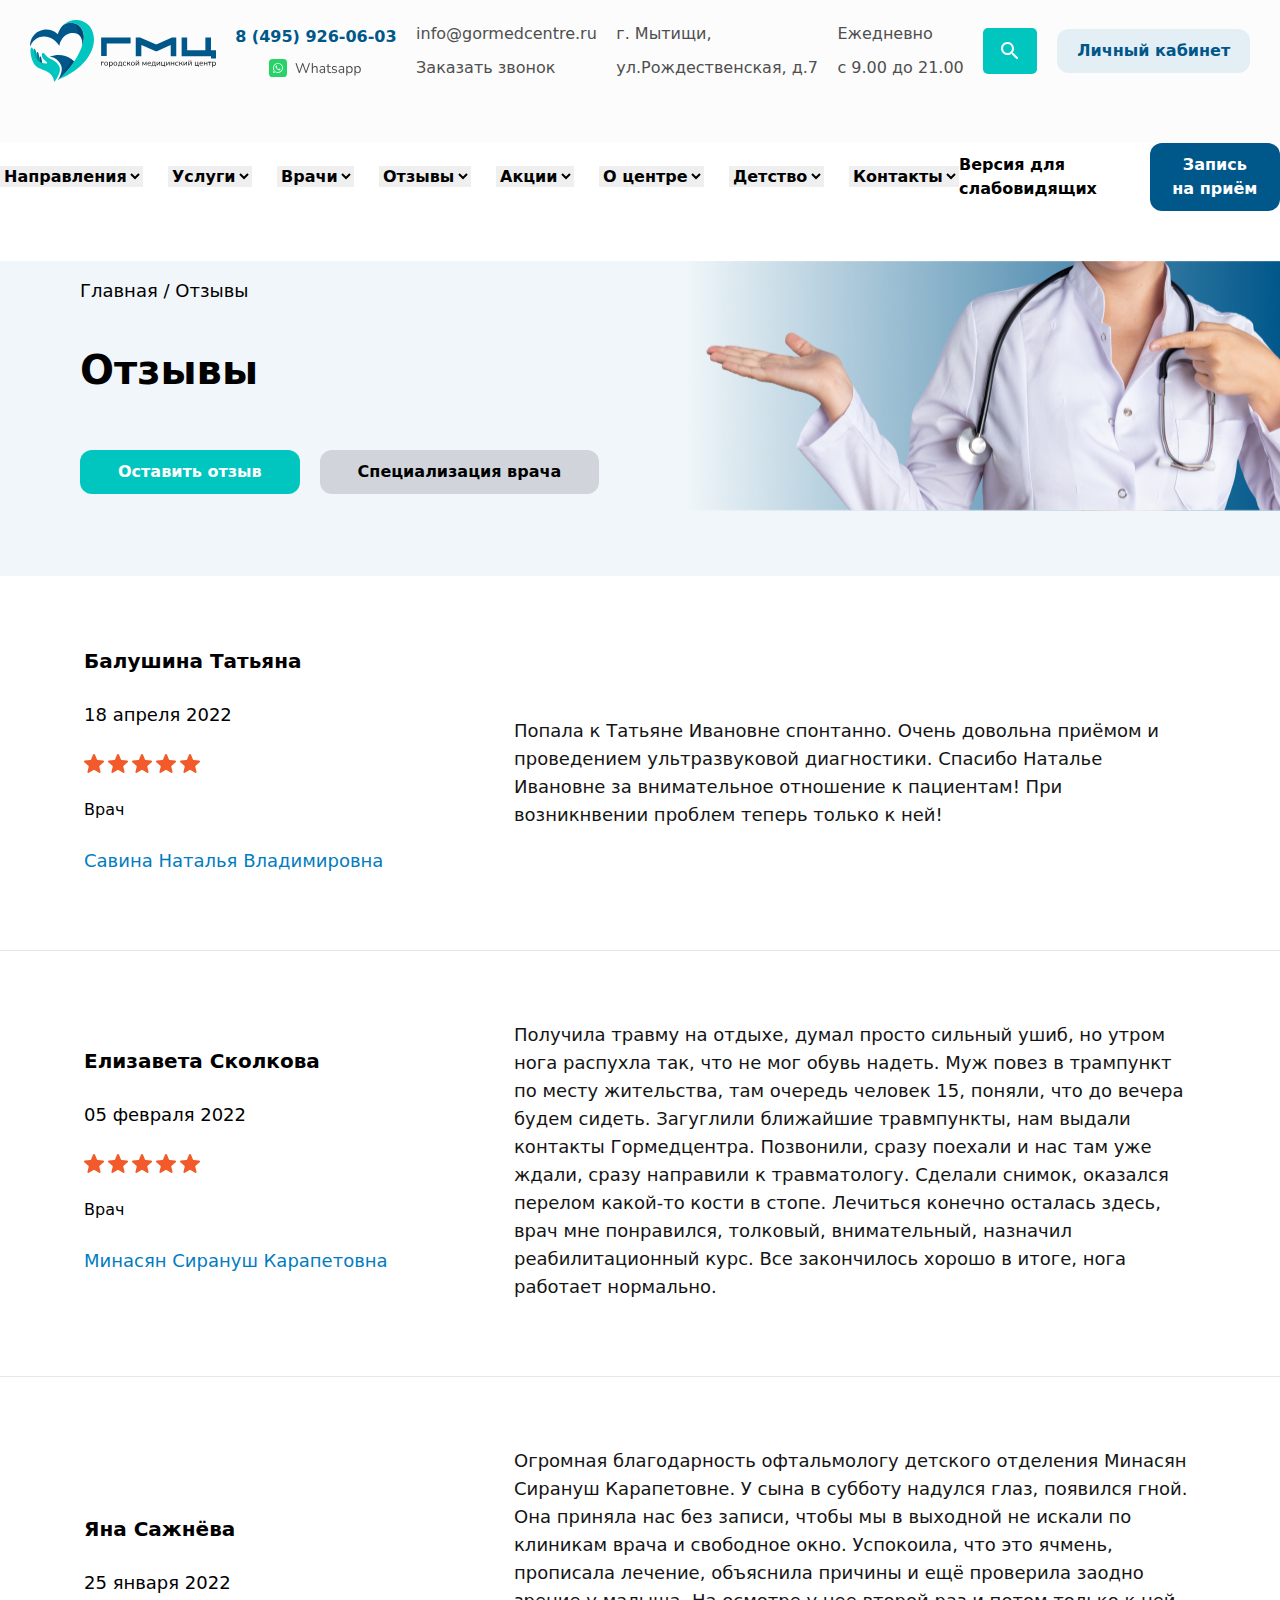
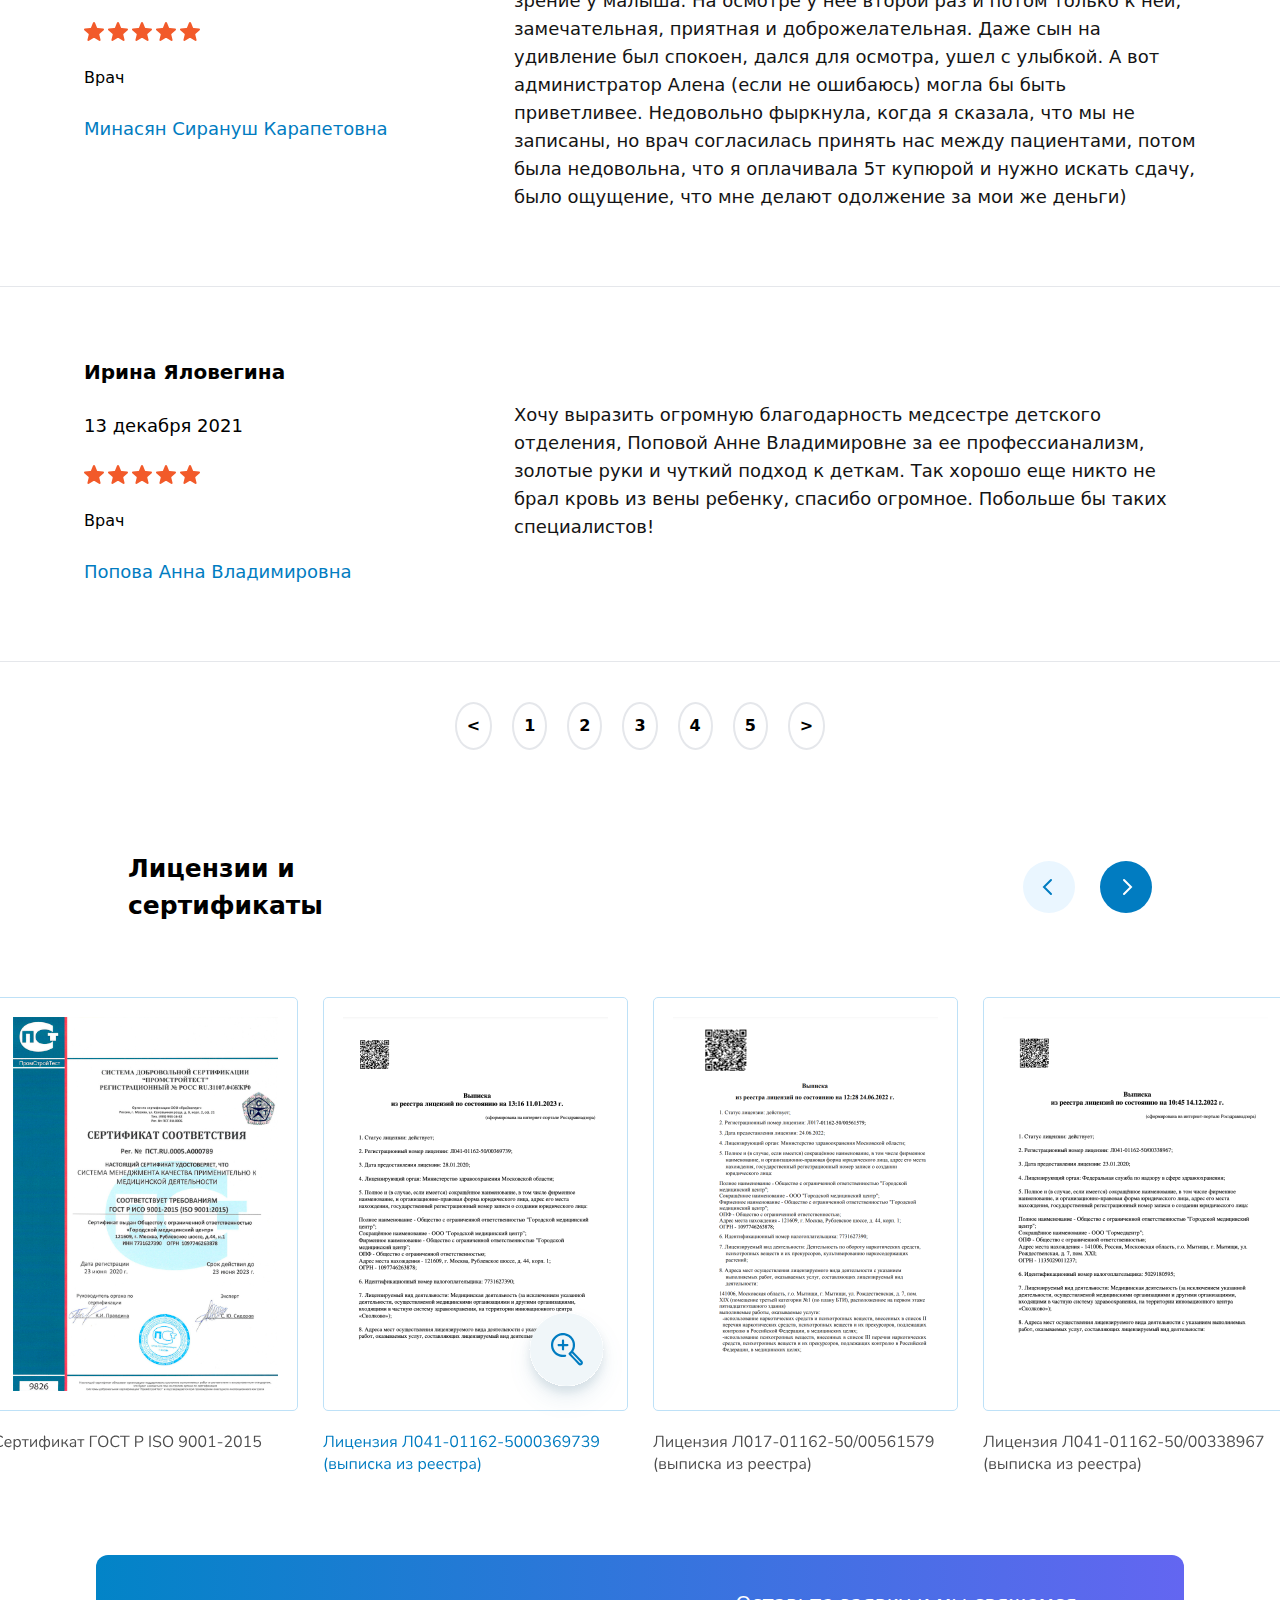
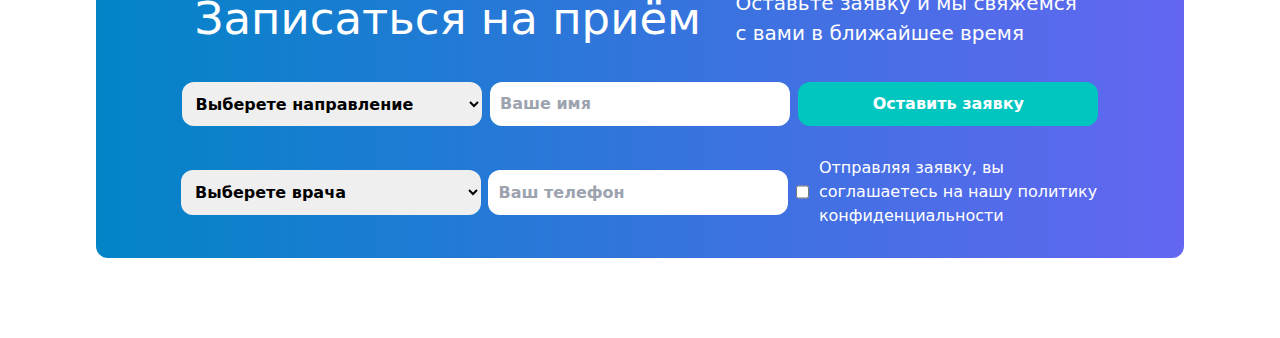
==== commit 5a51e843: "Merge pull request #7 from Muhammadfahim17/section4" ====
--- a/src/index.html
+++ b/src/index.html
@@ -170,6 +170,43 @@
 
 
     
+    <div class="w-[90%] border-2 m-auto mt-[50px] bg-gradient-to-r from-sky-600 to-indigo-500 rounded-xl mb-[80px] sm:hidden">
+        <div class="flex flex-col gap-[20px] items-start p-[15px]">
+            <h1 class="font-bold text-white text-[30px]">Записаться <br> на приём</h1>
+            <p class="text-white text-lg">Оставьте заявку и мы свяжемся с вами в ближайшее время</p>
+            <select class="p-[10px] w-[300px] rounded-xl font-bold" name="" id=""><option value="">Выберете направление</option></select>
+            <select class="p-[10px] w-[300px] rounded-xl font-bold" name="" id=""><option value="">Выберете врача</option></select>
+            <input class="p-[10px] w-[300px] rounded-xl font-bold" type="text " placeholder="Ваше имя">
+            <input class="p-[10px] w-[300px] rounded-xl font-bold" type="text" placeholder="Ваш телефон">
+            <button class="bg-[#00C6BF] text-white p-[10px] w-[300px] rounded-xl font-bold">Оставить заявку</button>
+            <div class="flex gap-[10px]">
+                <input type="checkbox">
+                <p class="text-white text-lg">Отправляя заявку, вы соглашаетесь на нашу политику конфиденциальности</p>
+            </div>
+        </div>
+    </div>
+
+    <div class="hidden sm:block w-[85%] m-auto bg-gradient-to-r from-sky-600 to-indigo-500 p-[30px] rounded-xl mb-[80px]">
+    <div class="w-[90%] m-auto ">
+        <div class="flex justify-around items-center">
+            <h1 class="text-white font-[400] text-[45px]">Записаться на приём</h1>
+            <p class="text-white text-[20px] w-[350px]">Оставьте заявку и мы свяжемся с вами в ближайшее время</p>
+        </div>
+        <div class="flex justify-around mt-[30px]">
+            <select class="w-[300px] p-[10px] rounded-xl font-bold" name="" id=""><option value="">Выберете направление</option></select>
+            <input class="w-[300px] p-[10px] rounded-xl font-bold" type="text" placeholder="Ваше имя">
+            <button class="w-[300px] p-[10px] rounded-xl bg-[#00C6BF] text-white font-bold">Оставить заявку</button>
+        </div>
+        <div class="flex justify-around mt-[30px] items-center">
+            <select class="w-[300px] p-[10px] rounded-xl font-bold h-[45px]" name="" id=""><option value="">Выберете врача</option></select>
+            <input class="w-[300px] p-[10px] rounded-xl font-bold h-[45px]" type="text" placeholder="Ваш телефон">
+            <div class="flex gap-[10px]">
+                <input type="checkbox">
+                <p class="w-[280px] text-white ">Отправляя заявку, вы соглашаетесь на нашу политику конфиденциальности</p>
+            </div>
+        </div>
+    </div>
+    </div>
     
 </body>
 </html>--- a/src/output.css
+++ b/src/output.css
@@ -558,10 +558,18 @@
   margin: auto;
 }
 
+.mb-\[25px\] {
+  margin-bottom: 25px;
+}
+
 .mb-\[50px\] {
   margin-bottom: 50px;
 }
 
+.mb-\[80px\] {
+  margin-bottom: 80px;
+}
+
 .ml-\[80px\] {
   margin-left: 80px;
 }
@@ -570,6 +578,14 @@
   margin-top: 20px;
 }
 
+.mt-\[22px\] {
+  margin-top: 22px;
+}
+
+.mt-\[30px\] {
+  margin-top: 30px;
+}
+
 .mt-\[40px\] {
   margin-top: 40px;
 }
@@ -578,30 +594,10 @@
   margin-top: 50px;
 }
 
-.mb-\[25px\] {
-  margin-bottom: 25px;
-}
-
-.mt-\[30px\] {
-  margin-top: 30px;
-}
-
 .mt-\[\] {
   margin-top: ;
 }
 
-.mb-\[80px\] {
-  margin-bottom: 80px;
-}
-
-.mt-\[25px\] {
-  margin-top: 25px;
-}
-
-.mt-\[22px\] {
-  margin-top: 22px;
-}
-
 .flex {
   display: flex;
 }
@@ -614,6 +610,14 @@
   height: 80%;
 }
 
+.h-\[40px\] {
+  height: 40px;
+}
+
+.h-\[45px\] {
+  height: 45px;
+}
+
 .w-\[300px\] {
   width: 300px;
 }
@@ -630,6 +634,38 @@
   width: 90%;
 }
 
+.w-\[350px\] {
+  width: 350px;
+}
+
+.w-\[85\%\] {
+  width: 85%;
+}
+
+.w-\[\] {
+  width: ;
+}
+
+.w-\[80\%\] {
+  width: 80%;
+}
+
+.w-\[75\%\] {
+  width: 75%;
+}
+
+.w-\[400px\] {
+  width: 400px;
+}
+
+.w-\[320px\] {
+  width: 320px;
+}
+
+.w-\[280px\] {
+  width: 280px;
+}
+
 .flex-col {
   flex-direction: column;
 }
@@ -642,6 +678,10 @@
   align-items: center;
 }
 
+.justify-center {
+  justify-content: center;
+}
+
 .justify-between {
   justify-content: space-between;
 }
@@ -662,6 +702,10 @@
   gap: 25px;
 }
 
+.gap-\[30px\] {
+  gap: 30px;
+}
+
 .gap-\[35px\] {
   gap: 35px;
 }
@@ -674,28 +718,16 @@
   gap: 50px;
 }
 
-.gap-\[30px\] {
-  gap: 30px;
+.rounded-\[50\%\] {
+  border-radius: 50%;
 }
 
 .rounded-xl {
   border-radius: 0.75rem;
 }
 
-.rounded-\[50\%\] {
-  border-radius: 50%;
-}
-
 .border-2 {
   border-width: 2px;
-}
-
-.border-b {
-  border-bottom-width: 1px;
-}
-
-.border-b-2 {
-  border-bottom-width: 2px;
 }
 
 .bg-\[\#00578A\] {
@@ -723,12 +755,59 @@
   background-color: rgb(209 213 219 / var(--tw-bg-opacity, 1));
 }
 
+.bg-\[\#0074B8\] {
+  --tw-bg-opacity: 1;
+  background-color: rgb(0 116 184 / var(--tw-bg-opacity, 1));
+}
+
+.bg-gradient-to-r {
+  background-image: linear-gradient(to right, var(--tw-gradient-stops));
+}
+
+.from-sky-500 {
+  --tw-gradient-from: #0ea5e9 var(--tw-gradient-from-position);
+  --tw-gradient-to: rgb(14 165 233 / 0) var(--tw-gradient-to-position);
+  --tw-gradient-stops: var(--tw-gradient-from), var(--tw-gradient-to);
+}
+
+.from-sky-700 {
+  --tw-gradient-from: #0369a1 var(--tw-gradient-from-position);
+  --tw-gradient-to: rgb(3 105 161 / 0) var(--tw-gradient-to-position);
+  --tw-gradient-stops: var(--tw-gradient-from), var(--tw-gradient-to);
+}
+
+.from-sky-600 {
+  --tw-gradient-from: #0284c7 var(--tw-gradient-from-position);
+  --tw-gradient-to: rgb(2 132 199 / 0) var(--tw-gradient-to-position);
+  --tw-gradient-stops: var(--tw-gradient-from), var(--tw-gradient-to);
+}
+
+.to-indigo-500 {
+  --tw-gradient-to: #6366f1 var(--tw-gradient-to-position);
+}
+
+.p-\[10px\] {
+  padding: 10px;
+}
+
 .p-\[20px\] {
   padding: 20px;
 }
 
-.p-\[10px\] {
-  padding: 10px;
+.p-\[15px\] {
+  padding: 15px;
+}
+
+.p-\[\] {
+  padding: ;
+}
+
+.p-\[25px\] {
+  padding: 25px;
+}
+
+.p-\[30px\] {
+  padding: 30px;
 }
 
 .px-\[20px\] {
@@ -746,9 +825,8 @@
   padding-bottom: 10px;
 }
 
-.py-\[20px\] {
-  padding-top: 20px;
-  padding-bottom: 20px;
+.text-\[20px\] {
+  font-size: 20px;
 }
 
 .text-\[25px\] {
@@ -764,24 +842,24 @@
   line-height: 1.75rem;
 }
 
-.text-\[20px\] {
-  font-size: 20px;
-}
-
-.text-\[18px\] {
-  font-size: 18px;
+.text-\[30px\] {
+  font-size: 30px;
+}
+
+.text-\[45px\] {
+  font-size: 45px;
 }
 
 .font-\[400\] {
   font-weight: 400;
 }
 
+.font-\[500\] {
+  font-weight: 500;
+}
+
 .font-bold {
   font-weight: 700;
-}
-
-.font-\[500\] {
-  font-weight: 500;
 }
 
 .text-\[\#00578A\] {
@@ -789,6 +867,16 @@
   color: rgb(0 87 138 / var(--tw-text-opacity, 1));
 }
 
+.text-\[\#017CC1\] {
+  --tw-text-opacity: 1;
+  color: rgb(1 124 193 / var(--tw-text-opacity, 1));
+}
+
+.text-\[\#141414\] {
+  --tw-text-opacity: 1;
+  color: rgb(20 20 20 / var(--tw-text-opacity, 1));
+}
+
 .text-\[\#4F4F4F\] {
   --tw-text-opacity: 1;
   color: rgb(79 79 79 / var(--tw-text-opacity, 1));
@@ -802,20 +890,6 @@
 .text-white {
   --tw-text-opacity: 1;
   color: rgb(255 255 255 / var(--tw-text-opacity, 1));
-}
-
-.text-\[\#017CC1\] {
-  --tw-text-opacity: 1;
-  color: rgb(1 124 193 / var(--tw-text-opacity, 1));
-}
-
-.text-\[\#141414\] {
-  --tw-text-opacity: 1;
-  color: rgb(20 20 20 / var(--tw-text-opacity, 1));
-}
-
-.text-\[\] {
-  color: ;
 }
 
 .box1{
@@ -833,26 +907,10 @@
 }
 
 @media (min-width: 640px) {
-  .sm\:m-auto {
-    margin: auto;
-  }
-
   .sm\:mb-\[100px\] {
     margin-bottom: 100px;
   }
 
-  .sm\:ml-\[100\] {
-    margin-left: 100;
-  }
-
-  .sm\:mr-\[100px\] {
-    margin-right: 100px;
-  }
-
-  .sm\:mb-\[\] {
-    margin-bottom: ;
-  }
-
   .sm\:mb-\[80px\] {
     margin-bottom: 80px;
   }
@@ -873,10 +931,6 @@
     width: 15%;
   }
 
-  .sm\:w-\[\] {
-    width: ;
-  }
-
   .sm\:w-\[250px\] {
     width: 250px;
   }
@@ -885,12 +939,12 @@
     width: 400px;
   }
 
+  .sm\:w-\[80\%\] {
+    width: 80%;
+  }
+
   .sm\:w-\[90\%\] {
     width: 90%;
-  }
-
-  .sm\:w-\[80\%\] {
-    width: 80%;
   }
 
   .sm\:flex-row {
@@ -913,8 +967,4 @@
     --tw-bg-opacity: 1;
     background-color: rgb(252 252 252 / var(--tw-bg-opacity, 1));
   }
-
-  .sm\:text-\[20px\] {
-    font-size: 20px;
-  }
 }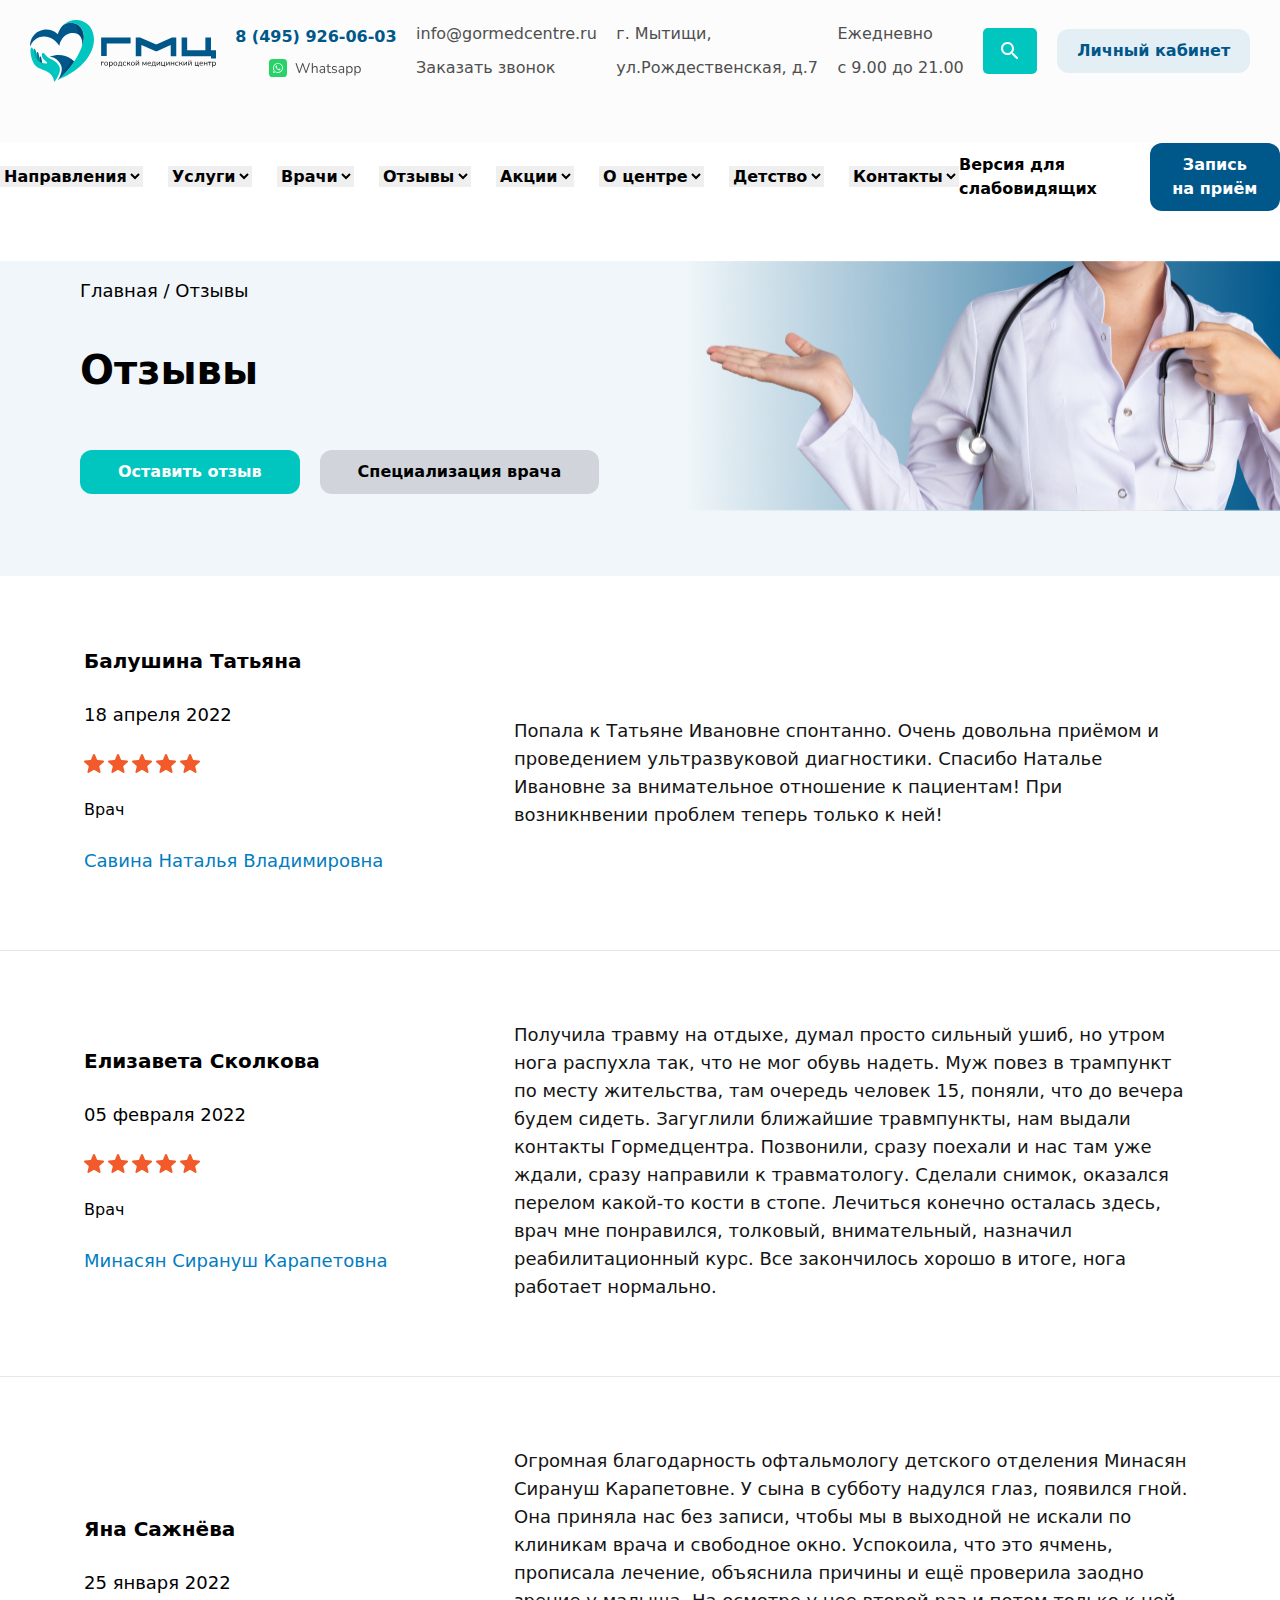
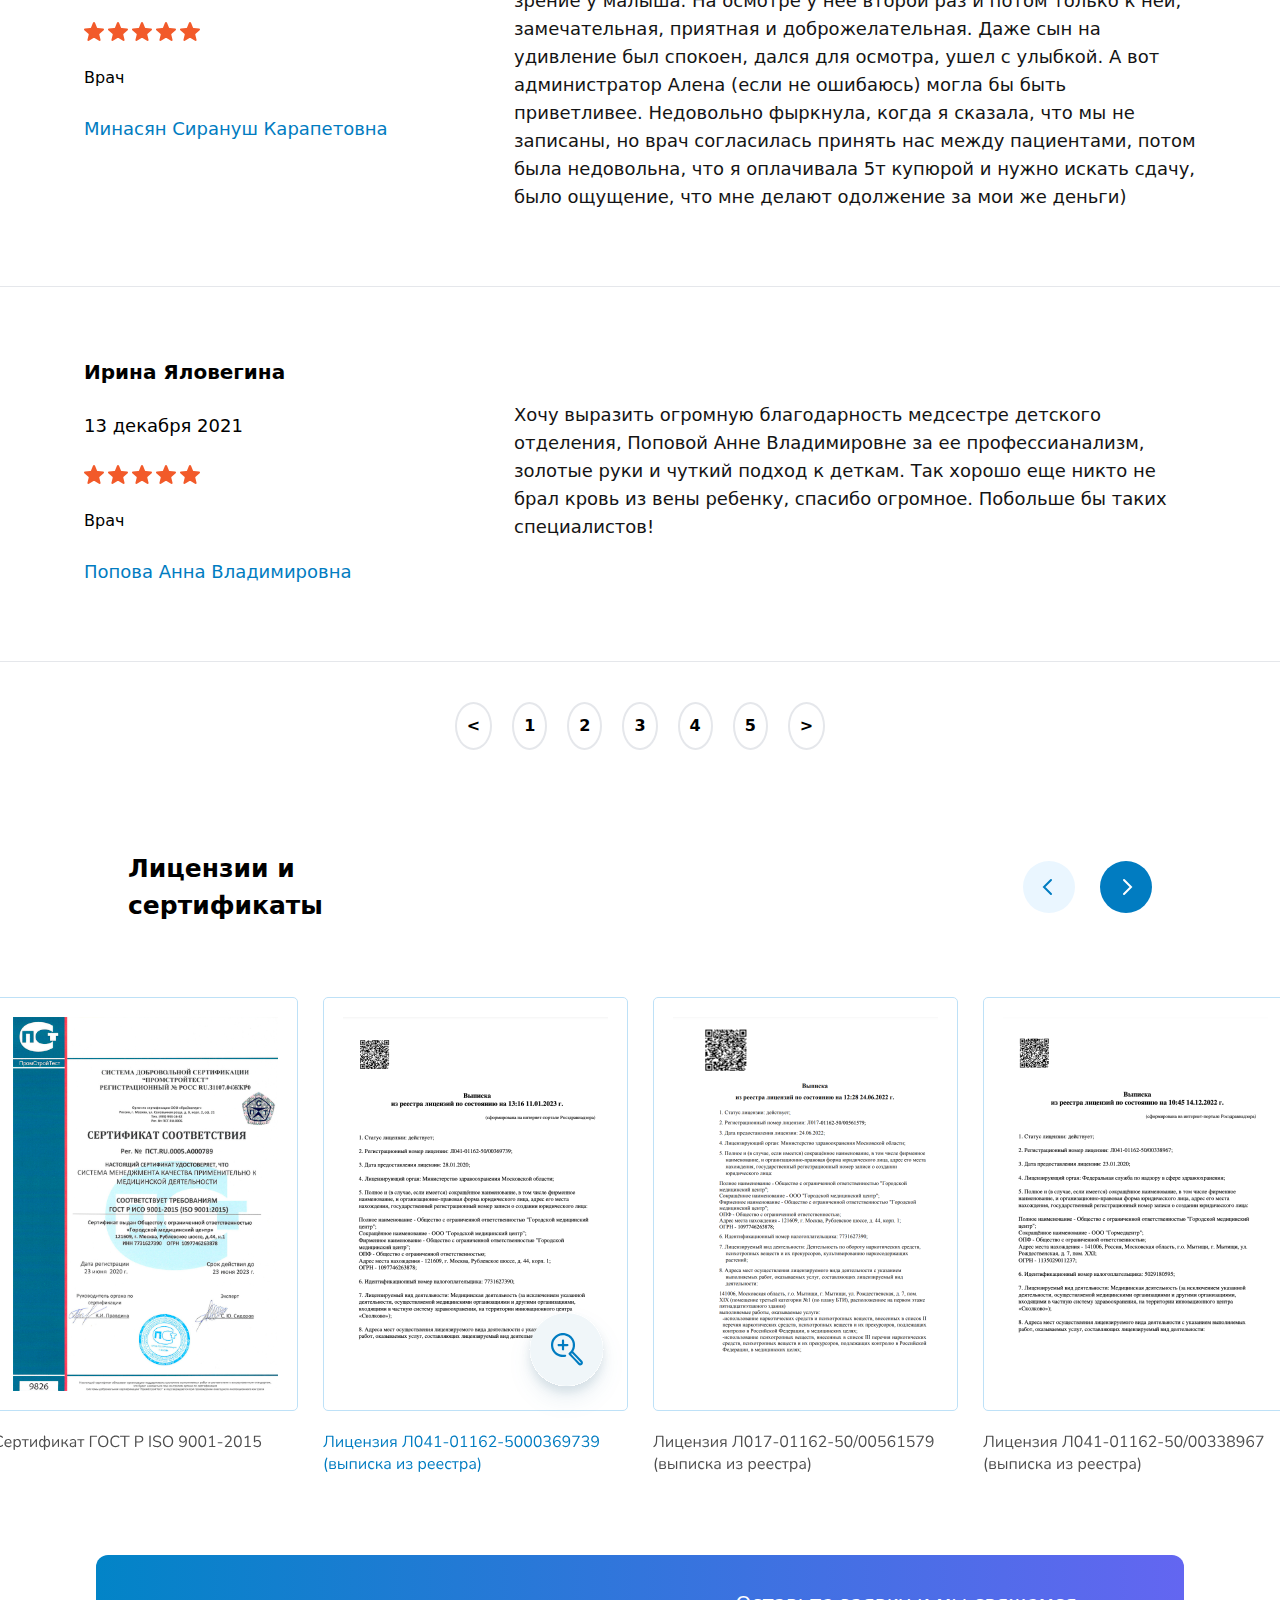
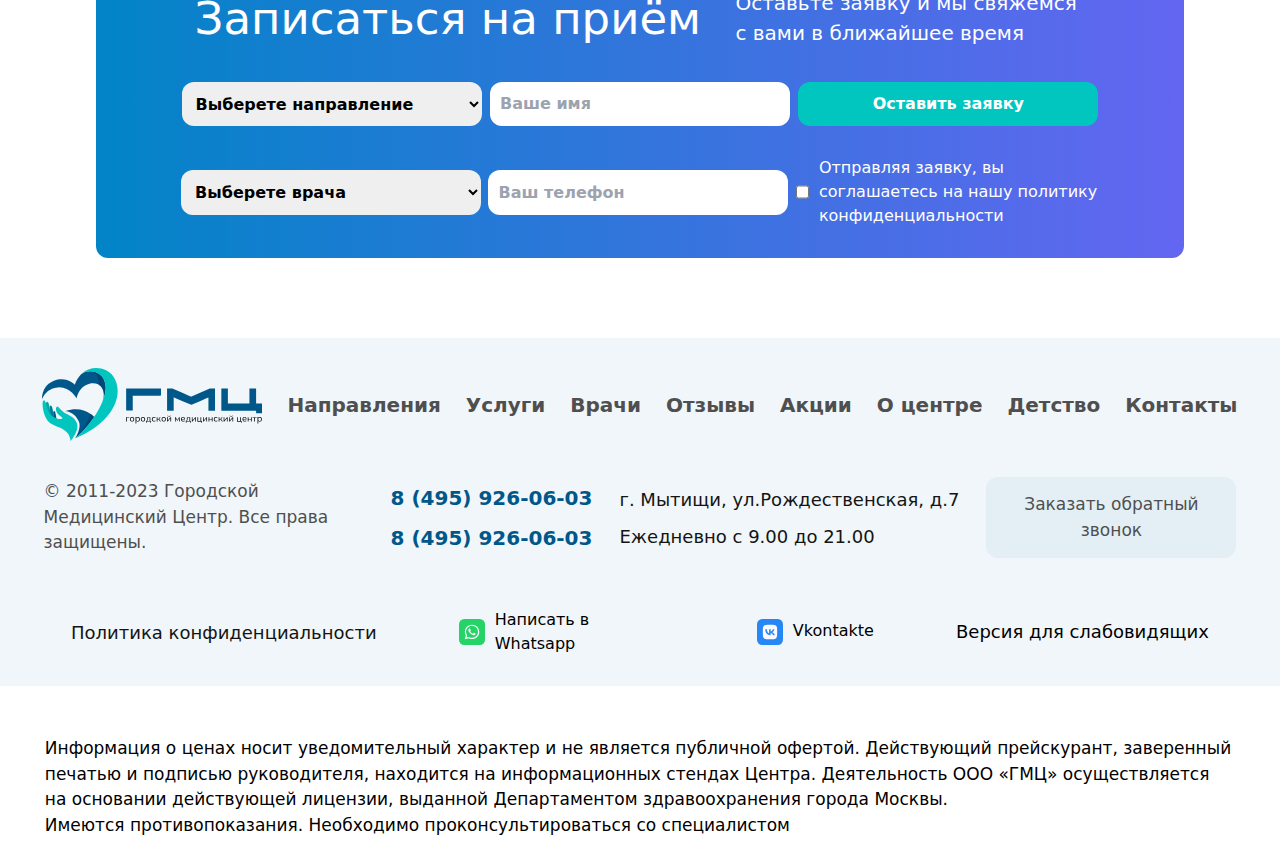
==== commit f4030097: "Merge pull request #8 from Muhammadfahim17/section5" ====
--- a/src/index.html
+++ b/src/index.html
@@ -168,7 +168,7 @@
         <img class="mt-[22px]" src="./04.svg" alt="">
     </div>
 
-
+      
     
     <div class="w-[90%] border-2 m-auto mt-[50px] bg-gradient-to-r from-sky-600 to-indigo-500 rounded-xl mb-[80px] sm:hidden">
         <div class="flex flex-col gap-[20px] items-start p-[15px]">
@@ -207,6 +207,86 @@
         </div>
     </div>
     </div>
-    
+
+    <div class="sm:hidden">
+    <div class="w-[95%] m-auto bg-[#F0F6F9] p-[20px] rounded-xl">
+        <div class="flex flex-col gap-[15px]">
+            <img src="./logo.svg" alt="">        
+                    <p class="text-[#4F4F4F] text-[20px] font-bold">Направления</p>
+                    <p class="text-[#4F4F4F] text-[20px] font-bold">Услуги</p>
+                    <p class="text-[#4F4F4F] text-[20px] font-bold">Врачи</p>
+                    <p class="text-[#4F4F4F] text-[20px] font-bold">Отзывы</p>
+                    <p class="text-[#4F4F4F] text-[20px] font-bold">Акции</p>
+                    <p class="text-[#4F4F4F] text-[20px] font-bold">О центре</p>
+                    <p class="text-[#4F4F4F] text-[20px] font-bold">Детство</p>
+                    <p class="text-[#4F4F4F] text-[20px] font-bold">Контакты</p>
+                    <p class="text-[#00578A] text-[24px] font-bold">8 (495) 926-06-03</p>
+                    <p class="text-[#00578A] text-[24px] font-bold">8 (495) 926-06-03</p>
+                    <p class="text-[#141414] text-[20px] font-[400]">г. Мытищи, ул.Рождественская, д.7</p>
+                    <p class="text-[#7F8D94] text-[20px] font-[400]">Ежедневно с 9.00 до 21.00</p>
+                    <button class="font-[400] text-[20px] bg-[#E3EFF5] py-[13px] rounded-xl">Заказать обратный звонок</button>
+                    <div class="flex items-start gap-[10px]">
+                        <div class="flex gap-[8px]">
+                            <img src="./social.svg" alt="">
+                            <p class="text-[#4F4F4F]">Написать в Whatsapp</p>
+                        </div>
+                        <div class="flex gap-[8px]">
+                            <img src="./social (1).svg" alt="">
+                            <p class="text-[#4F4F4F]">Vkontakte</p>
+                        </div>
+                    </div>
+                    <p class="text-lg">info@gormedcentre.ru</p>
+                    <p class="text-lg">Версия для слабовидящих</p>
+                    <p class="text-lg">© 2011-2023 Городской Медицинский Центр. Все права защищены.</p>
+                    <p class="text-lg font-bold">Политика конфиденциальности</p>
+        </div>
+    </div>
+    <p class="mt-[40px] w-[90%] m-auto text-[20px] font-[400] mb-[30px]">Информация о ценах носит уведомительный характер и не является публичной офертой. Действующий прейскурант, заверенный печатью и подписью руководителя, находится на информационных стендах Центра. Деятельность ООО «ГМЦ» осуществляется на основании действующей лицензии, выданной Департаментом здравоохранения города Москвы.
+        Имеются противопоказания. Необходимо проконсультироваться со специалистом</p>
+    </div>
+
+    <div class="hidden sm:block bg-[#F0F6F9] mb-[50px] p-[30px]">
+     <div class="flex justify-around items-center">
+        <img src="./logo.svg" alt="">
+        <p class="text-[#4F4F4F] text-[20px] font-bold">Направления</p>
+        <p class="text-[#4F4F4F] text-[20px] font-bold">Услуги</p>
+        <p class="text-[#4F4F4F] text-[20px] font-bold">Врачи</p>
+        <p class="text-[#4F4F4F] text-[20px] font-bold">Отзывы</p>
+        <p class="text-[#4F4F4F] text-[20px] font-bold">Акции</p>
+        <p class="text-[#4F4F4F] text-[20px] font-bold">О центре</p>
+        <p class="text-[#4F4F4F] text-[20px] font-bold">Детство</p>
+        <p class="text-[#4F4F4F] text-[20px] font-bold">Контакты</p>
+     </div>
+     <div class="flex justify-around mt-[35px] items-center">
+        <p class="w-[320px] text-[#4F4F4F] text-[17px]">
+            © 2011-2023 Городской Медицинский Центр. Все права защищены.    
+        </p>
+        <div class="flex flex-col gap-[10px]">
+            <p class="text-[#00578A] font-bold text-[20px]">8 (495) 926-06-03</p>
+            <p  class="text-[#00578A] font-bold text-[20px]">8 (495) 926-06-03</p>
+        </div>
+        <div class="flex flex-col gap-[10px]">
+            <p class="text-[#141414] text-[18px]">г. Мытищи, ул.Рождественская, д.7</p>
+            <p class="text-[#141414] text-[18px]">Ежедневно с 9.00 до 21.00</p>
+        </div>
+        <button class="bg-[#E3EFF5] font-[400] text-[17px] p-[15px] rounded-xl w-[250px] text-[#4F4F4F]">Заказать обратный звонок</button>
+     </div>
+     <div class="flex justify-around mt-[50px] items-center">
+        <p class="text-[#141414] text-[18px]">Политика конфиденциальности</p>
+        <div class="flex gap-[10px] ">
+            <img src="./social.svg" alt="">
+            <p class="w-[180px]">Написать в Whatsapp</p>
+        </div>
+        <div class="flex gap-[10px] ">
+            <img src="./social (1).svg" alt="">
+            <p>Vkontakte</p>
+        </div>
+        <p class="font-[400] text-lg">Версия для слабовидящих</p>
+     </div>
+    </div>
+    <p class= "hidden sm:block w-[93%] m-auto text-[17px] font-[400] mb-[30px]">Информация о ценах носит уведомительный характер и не является публичной офертой. Действующий прейскурант, заверенный печатью и подписью руководителя, находится на информационных стендах Центра. Деятельность ООО «ГМЦ» осуществляется на основании действующей лицензии, выданной Департаментом здравоохранения города Москвы. <br>
+        Имеются противопоказания. Необходимо проконсультироваться со специалистом</p>
+
+
 </body>
 </html>--- a/src/output.css
+++ b/src/output.css
@@ -558,6 +558,14 @@
   margin: auto;
 }
 
+.m-\[\] {
+  margin: ;
+}
+
+.m-\[20o\] {
+  margin: 20o;
+}
+
 .mb-\[25px\] {
   margin-bottom: 25px;
 }
@@ -598,6 +606,18 @@
   margin-top: ;
 }
 
+.mb-\[\] {
+  margin-bottom: ;
+}
+
+.mb-\[30px\] {
+  margin-bottom: 30px;
+}
+
+.mt-\[35px\] {
+  margin-top: 35px;
+}
+
 .flex {
   display: flex;
 }
@@ -666,6 +686,30 @@
   width: 280px;
 }
 
+.w-\[95\%\] {
+  width: 95%;
+}
+
+.w-\[250px\] {
+  width: 250px;
+}
+
+.w-\[150px\] {
+  width: 150px;
+}
+
+.w-\[200px\] {
+  width: 200px;
+}
+
+.w-\[180px\] {
+  width: 180px;
+}
+
+.w-\[93\%\] {
+  width: 93%;
+}
+
 .flex-col {
   flex-direction: column;
 }
@@ -716,6 +760,22 @@
 
 .gap-\[50px\] {
   gap: 50px;
+}
+
+.gap-\[15px\] {
+  gap: 15px;
+}
+
+.gap-\[8px\] {
+  gap: 8px;
+}
+
+.gap-\[80px\] {
+  gap: 80px;
+}
+
+.gap-\[\] {
+  gap: ;
 }
 
 .rounded-\[50\%\] {
@@ -758,6 +818,24 @@
 .bg-\[\#0074B8\] {
   --tw-bg-opacity: 1;
   background-color: rgb(0 116 184 / var(--tw-bg-opacity, 1));
+}
+
+.bg-\[\[\#F0F6F9\]\] {
+  background-color: [#F0F6F9];
+}
+
+.bg-\[\#F0F6F9\] {
+  --tw-bg-opacity: 1;
+  background-color: rgb(240 246 249 / var(--tw-bg-opacity, 1));
+}
+
+.bg-\[\#7F8D94\] {
+  --tw-bg-opacity: 1;
+  background-color: rgb(127 141 148 / var(--tw-bg-opacity, 1));
+}
+
+.bg-\[\] {
+  background-color: ;
 }
 
 .bg-gradient-to-r {
@@ -810,6 +888,10 @@
   padding: 30px;
 }
 
+.p-\[40px\] {
+  padding: 40px;
+}
+
 .px-\[20px\] {
   padding-left: 20px;
   padding-right: 20px;
@@ -825,6 +907,21 @@
   padding-bottom: 10px;
 }
 
+.py-\[\] {
+  padding-top: ;
+  padding-bottom: ;
+}
+
+.py-\[8px\] {
+  padding-top: 8px;
+  padding-bottom: 8px;
+}
+
+.py-\[13px\] {
+  padding-top: 13px;
+  padding-bottom: 13px;
+}
+
 .text-\[20px\] {
   font-size: 20px;
 }
@@ -850,6 +947,26 @@
   font-size: 45px;
 }
 
+.text-\[2px\] {
+  font-size: 2px;
+}
+
+.text-\[22px\] {
+  font-size: 22px;
+}
+
+.text-\[24px\] {
+  font-size: 24px;
+}
+
+.text-\[18px\] {
+  font-size: 18px;
+}
+
+.text-\[17px\] {
+  font-size: 17px;
+}
+
 .font-\[400\] {
   font-weight: 400;
 }
@@ -890,6 +1007,19 @@
 .text-white {
   --tw-text-opacity: 1;
   color: rgb(255 255 255 / var(--tw-text-opacity, 1));
+}
+
+.text-\[\#7F8D94\] {
+  --tw-text-opacity: 1;
+  color: rgb(127 141 148 / var(--tw-text-opacity, 1));
+}
+
+.text-\[\] {
+  color: ;
+}
+
+.text-\[20\[x\]\] {
+  color: 20[x];
 }
 
 .box1{
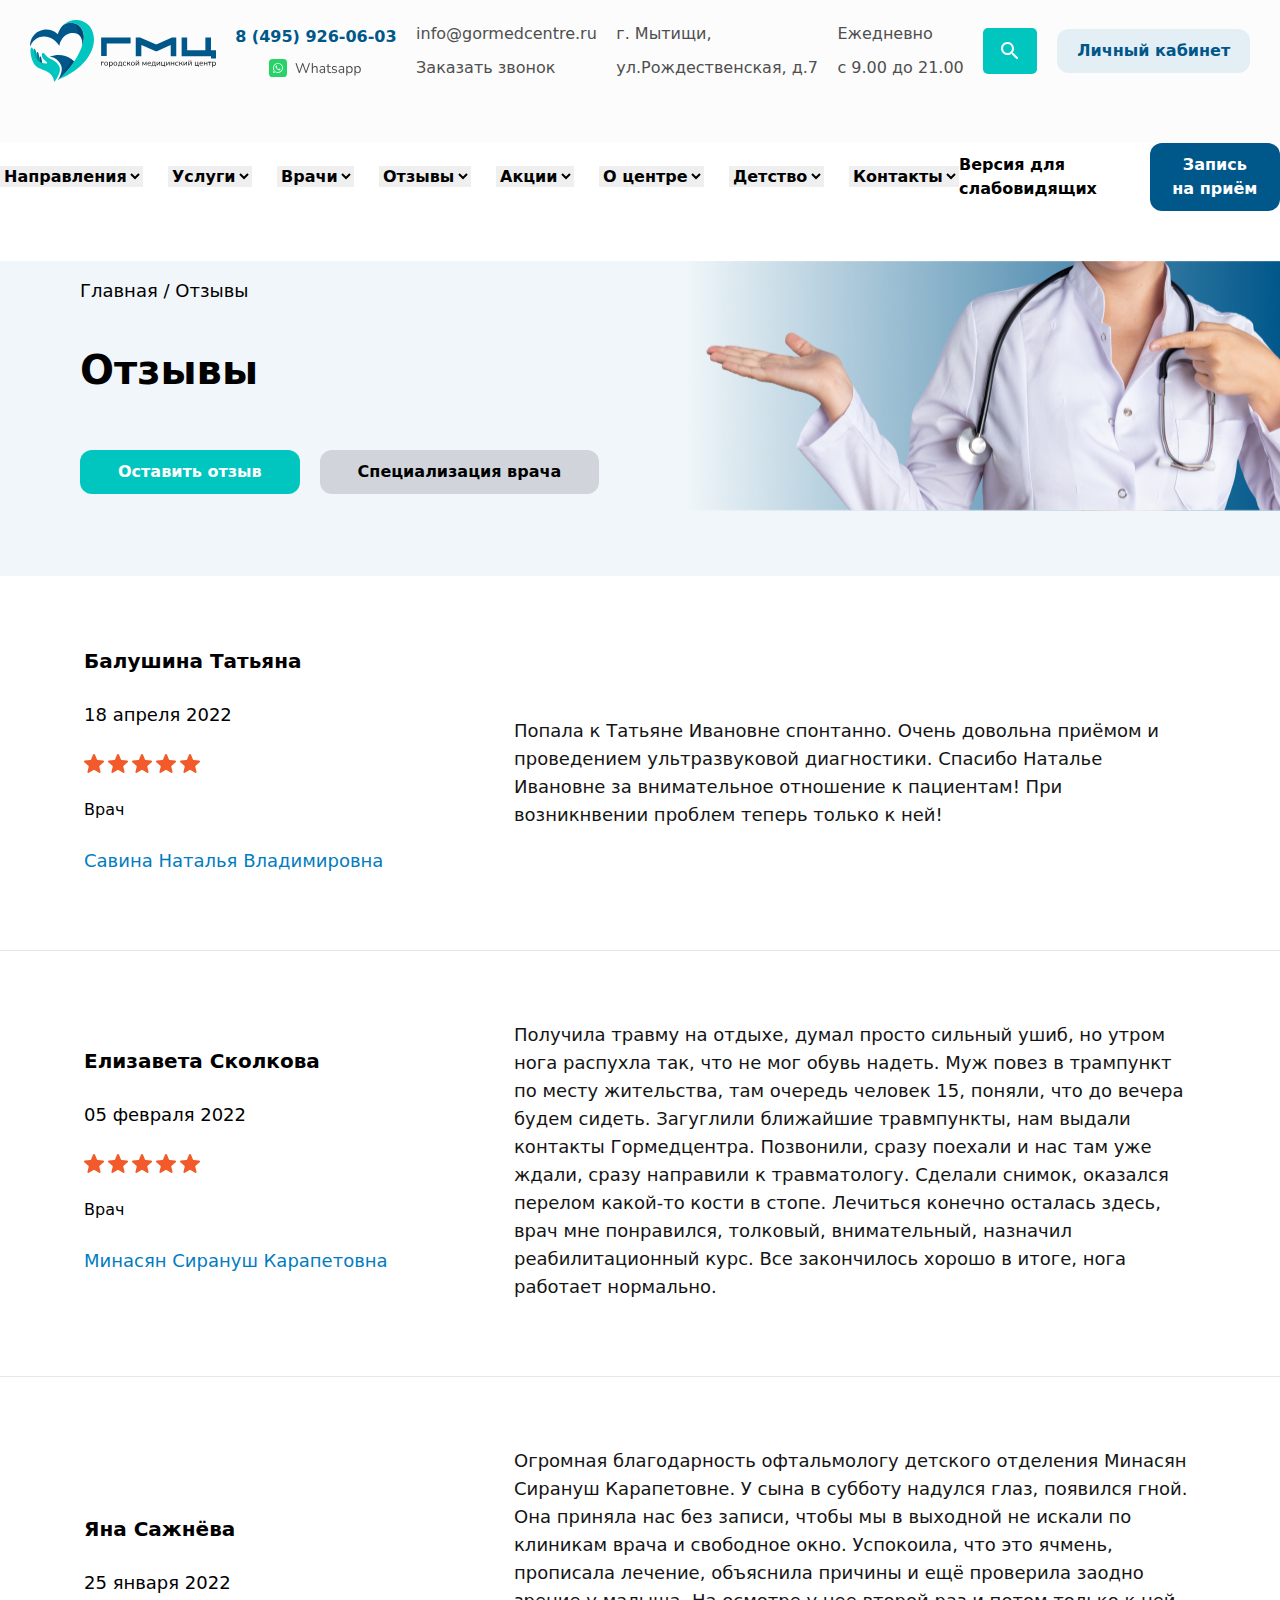
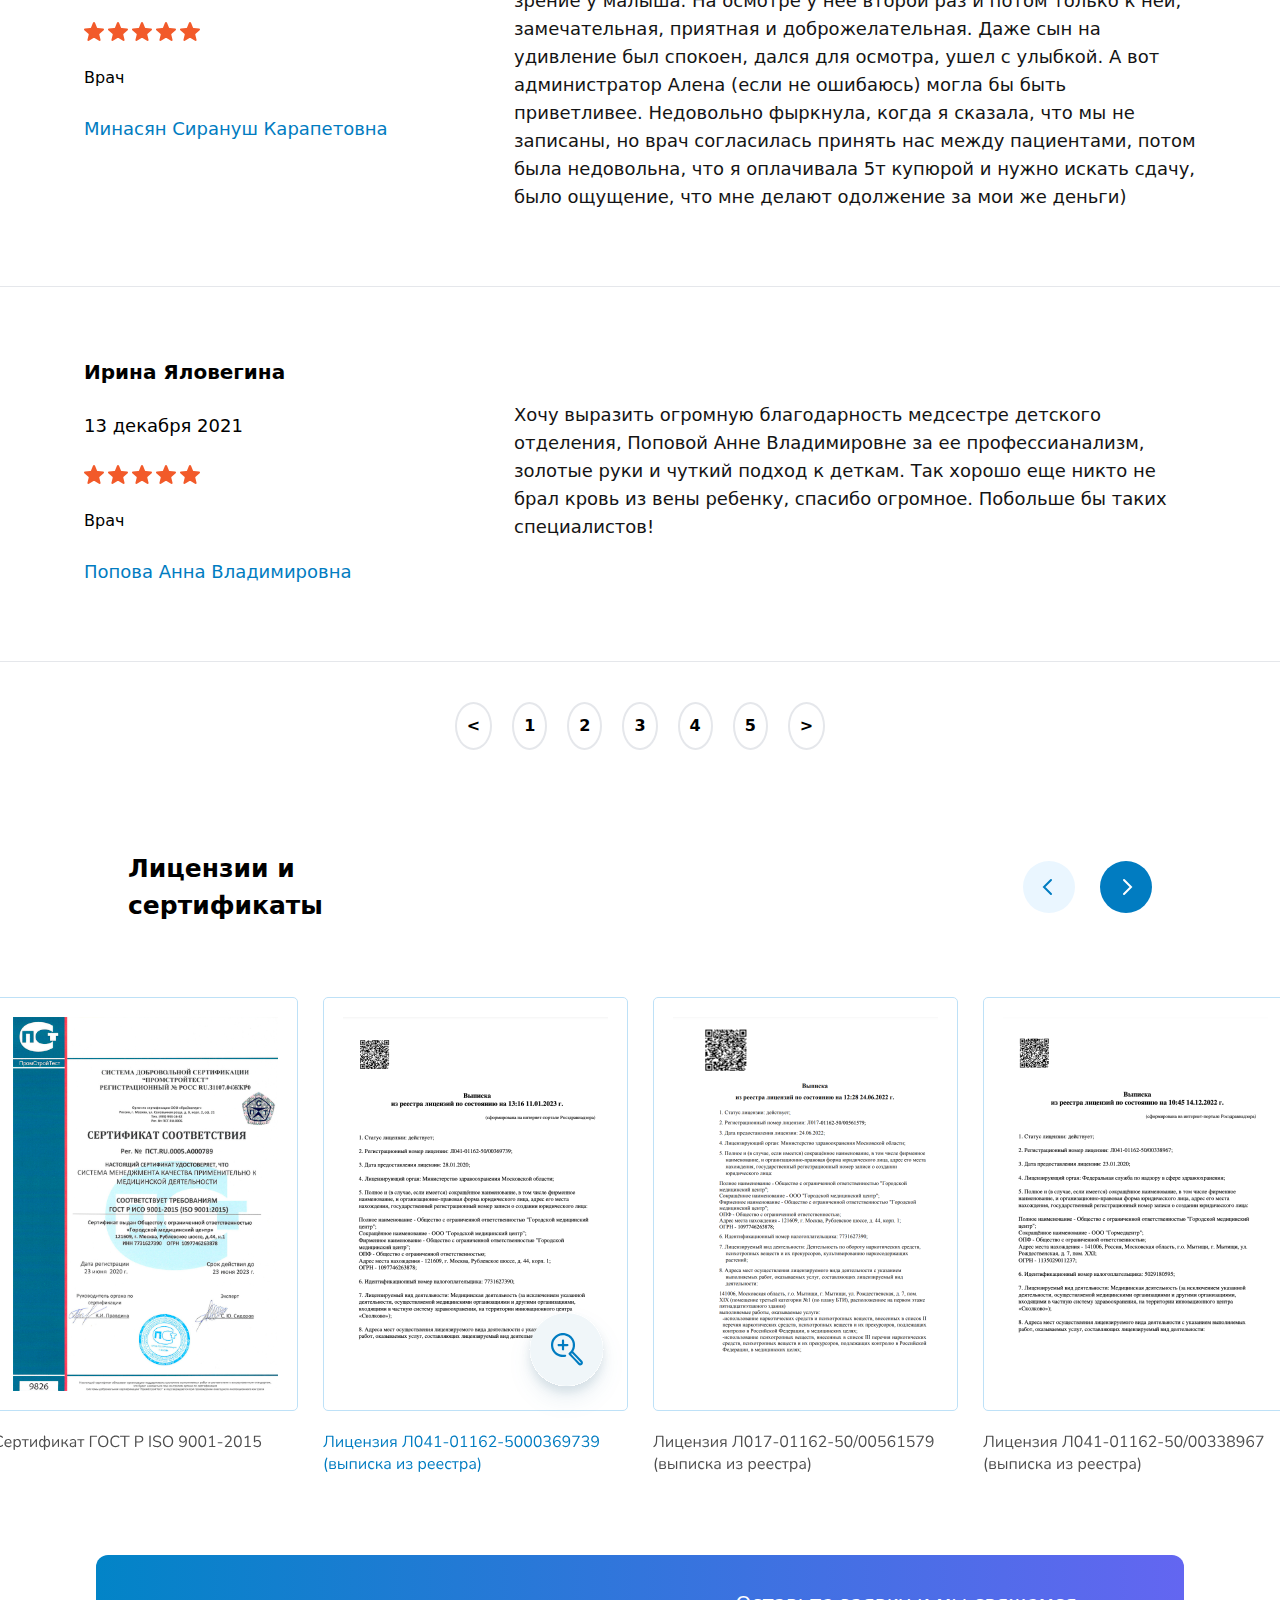
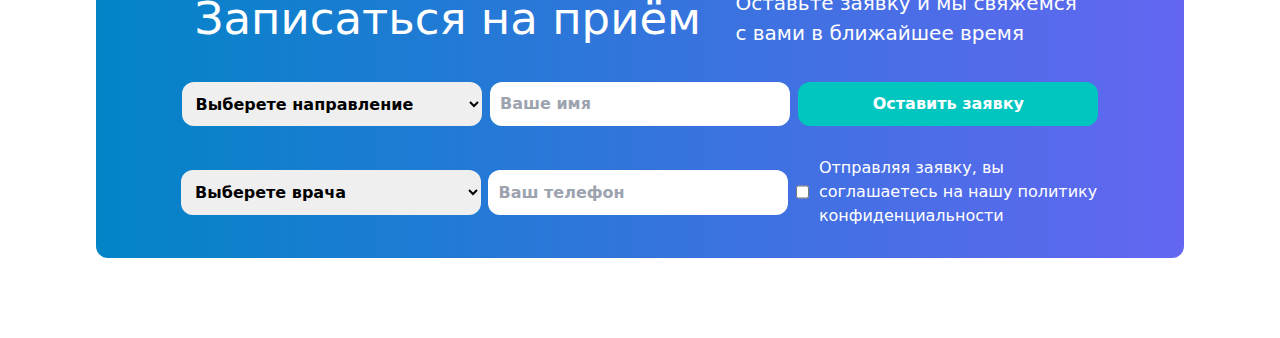
==== commit 34ce50d0: "section4" ====
--- a/src/index.html
+++ b/src/index.html
@@ -168,7 +168,7 @@
         <img class="mt-[22px]" src="./04.svg" alt="">
     </div>
 
-      
+
     
     <div class="w-[90%] border-2 m-auto mt-[50px] bg-gradient-to-r from-sky-600 to-indigo-500 rounded-xl mb-[80px] sm:hidden">
         <div class="flex flex-col gap-[20px] items-start p-[15px]">
@@ -207,86 +207,6 @@
         </div>
     </div>
     </div>
-
-    <div class="sm:hidden">
-    <div class="w-[95%] m-auto bg-[#F0F6F9] p-[20px] rounded-xl">
-        <div class="flex flex-col gap-[15px]">
-            <img src="./logo.svg" alt="">        
-                    <p class="text-[#4F4F4F] text-[20px] font-bold">Направления</p>
-                    <p class="text-[#4F4F4F] text-[20px] font-bold">Услуги</p>
-                    <p class="text-[#4F4F4F] text-[20px] font-bold">Врачи</p>
-                    <p class="text-[#4F4F4F] text-[20px] font-bold">Отзывы</p>
-                    <p class="text-[#4F4F4F] text-[20px] font-bold">Акции</p>
-                    <p class="text-[#4F4F4F] text-[20px] font-bold">О центре</p>
-                    <p class="text-[#4F4F4F] text-[20px] font-bold">Детство</p>
-                    <p class="text-[#4F4F4F] text-[20px] font-bold">Контакты</p>
-                    <p class="text-[#00578A] text-[24px] font-bold">8 (495) 926-06-03</p>
-                    <p class="text-[#00578A] text-[24px] font-bold">8 (495) 926-06-03</p>
-                    <p class="text-[#141414] text-[20px] font-[400]">г. Мытищи, ул.Рождественская, д.7</p>
-                    <p class="text-[#7F8D94] text-[20px] font-[400]">Ежедневно с 9.00 до 21.00</p>
-                    <button class="font-[400] text-[20px] bg-[#E3EFF5] py-[13px] rounded-xl">Заказать обратный звонок</button>
-                    <div class="flex items-start gap-[10px]">
-                        <div class="flex gap-[8px]">
-                            <img src="./social.svg" alt="">
-                            <p class="text-[#4F4F4F]">Написать в Whatsapp</p>
-                        </div>
-                        <div class="flex gap-[8px]">
-                            <img src="./social (1).svg" alt="">
-                            <p class="text-[#4F4F4F]">Vkontakte</p>
-                        </div>
-                    </div>
-                    <p class="text-lg">info@gormedcentre.ru</p>
-                    <p class="text-lg">Версия для слабовидящих</p>
-                    <p class="text-lg">© 2011-2023 Городской Медицинский Центр. Все права защищены.</p>
-                    <p class="text-lg font-bold">Политика конфиденциальности</p>
-        </div>
-    </div>
-    <p class="mt-[40px] w-[90%] m-auto text-[20px] font-[400] mb-[30px]">Информация о ценах носит уведомительный характер и не является публичной офертой. Действующий прейскурант, заверенный печатью и подписью руководителя, находится на информационных стендах Центра. Деятельность ООО «ГМЦ» осуществляется на основании действующей лицензии, выданной Департаментом здравоохранения города Москвы.
-        Имеются противопоказания. Необходимо проконсультироваться со специалистом</p>
-    </div>
-
-    <div class="hidden sm:block bg-[#F0F6F9] mb-[50px] p-[30px]">
-     <div class="flex justify-around items-center">
-        <img src="./logo.svg" alt="">
-        <p class="text-[#4F4F4F] text-[20px] font-bold">Направления</p>
-        <p class="text-[#4F4F4F] text-[20px] font-bold">Услуги</p>
-        <p class="text-[#4F4F4F] text-[20px] font-bold">Врачи</p>
-        <p class="text-[#4F4F4F] text-[20px] font-bold">Отзывы</p>
-        <p class="text-[#4F4F4F] text-[20px] font-bold">Акции</p>
-        <p class="text-[#4F4F4F] text-[20px] font-bold">О центре</p>
-        <p class="text-[#4F4F4F] text-[20px] font-bold">Детство</p>
-        <p class="text-[#4F4F4F] text-[20px] font-bold">Контакты</p>
-     </div>
-     <div class="flex justify-around mt-[35px] items-center">
-        <p class="w-[320px] text-[#4F4F4F] text-[17px]">
-            © 2011-2023 Городской Медицинский Центр. Все права защищены.    
-        </p>
-        <div class="flex flex-col gap-[10px]">
-            <p class="text-[#00578A] font-bold text-[20px]">8 (495) 926-06-03</p>
-            <p  class="text-[#00578A] font-bold text-[20px]">8 (495) 926-06-03</p>
-        </div>
-        <div class="flex flex-col gap-[10px]">
-            <p class="text-[#141414] text-[18px]">г. Мытищи, ул.Рождественская, д.7</p>
-            <p class="text-[#141414] text-[18px]">Ежедневно с 9.00 до 21.00</p>
-        </div>
-        <button class="bg-[#E3EFF5] font-[400] text-[17px] p-[15px] rounded-xl w-[250px] text-[#4F4F4F]">Заказать обратный звонок</button>
-     </div>
-     <div class="flex justify-around mt-[50px] items-center">
-        <p class="text-[#141414] text-[18px]">Политика конфиденциальности</p>
-        <div class="flex gap-[10px] ">
-            <img src="./social.svg" alt="">
-            <p class="w-[180px]">Написать в Whatsapp</p>
-        </div>
-        <div class="flex gap-[10px] ">
-            <img src="./social (1).svg" alt="">
-            <p>Vkontakte</p>
-        </div>
-        <p class="font-[400] text-lg">Версия для слабовидящих</p>
-     </div>
-    </div>
-    <p class= "hidden sm:block w-[93%] m-auto text-[17px] font-[400] mb-[30px]">Информация о ценах носит уведомительный характер и не является публичной офертой. Действующий прейскурант, заверенный печатью и подписью руководителя, находится на информационных стендах Центра. Деятельность ООО «ГМЦ» осуществляется на основании действующей лицензии, выданной Департаментом здравоохранения города Москвы. <br>
-        Имеются противопоказания. Необходимо проконсультироваться со специалистом</p>
-
-
+    
 </body>
 </html>--- a/src/output.css
+++ b/src/output.css
@@ -558,14 +558,6 @@
   margin: auto;
 }
 
-.m-\[\] {
-  margin: ;
-}
-
-.m-\[20o\] {
-  margin: 20o;
-}
-
 .mb-\[25px\] {
   margin-bottom: 25px;
 }
@@ -606,18 +598,6 @@
   margin-top: ;
 }
 
-.mb-\[\] {
-  margin-bottom: ;
-}
-
-.mb-\[30px\] {
-  margin-bottom: 30px;
-}
-
-.mt-\[35px\] {
-  margin-top: 35px;
-}
-
 .flex {
   display: flex;
 }
@@ -686,30 +666,6 @@
   width: 280px;
 }
 
-.w-\[95\%\] {
-  width: 95%;
-}
-
-.w-\[250px\] {
-  width: 250px;
-}
-
-.w-\[150px\] {
-  width: 150px;
-}
-
-.w-\[200px\] {
-  width: 200px;
-}
-
-.w-\[180px\] {
-  width: 180px;
-}
-
-.w-\[93\%\] {
-  width: 93%;
-}
-
 .flex-col {
   flex-direction: column;
 }
@@ -760,22 +716,6 @@
 
 .gap-\[50px\] {
   gap: 50px;
-}
-
-.gap-\[15px\] {
-  gap: 15px;
-}
-
-.gap-\[8px\] {
-  gap: 8px;
-}
-
-.gap-\[80px\] {
-  gap: 80px;
-}
-
-.gap-\[\] {
-  gap: ;
 }
 
 .rounded-\[50\%\] {
@@ -818,24 +758,6 @@
 .bg-\[\#0074B8\] {
   --tw-bg-opacity: 1;
   background-color: rgb(0 116 184 / var(--tw-bg-opacity, 1));
-}
-
-.bg-\[\[\#F0F6F9\]\] {
-  background-color: [#F0F6F9];
-}
-
-.bg-\[\#F0F6F9\] {
-  --tw-bg-opacity: 1;
-  background-color: rgb(240 246 249 / var(--tw-bg-opacity, 1));
-}
-
-.bg-\[\#7F8D94\] {
-  --tw-bg-opacity: 1;
-  background-color: rgb(127 141 148 / var(--tw-bg-opacity, 1));
-}
-
-.bg-\[\] {
-  background-color: ;
 }
 
 .bg-gradient-to-r {
@@ -888,10 +810,6 @@
   padding: 30px;
 }
 
-.p-\[40px\] {
-  padding: 40px;
-}
-
 .px-\[20px\] {
   padding-left: 20px;
   padding-right: 20px;
@@ -907,21 +825,6 @@
   padding-bottom: 10px;
 }
 
-.py-\[\] {
-  padding-top: ;
-  padding-bottom: ;
-}
-
-.py-\[8px\] {
-  padding-top: 8px;
-  padding-bottom: 8px;
-}
-
-.py-\[13px\] {
-  padding-top: 13px;
-  padding-bottom: 13px;
-}
-
 .text-\[20px\] {
   font-size: 20px;
 }
@@ -947,26 +850,6 @@
   font-size: 45px;
 }
 
-.text-\[2px\] {
-  font-size: 2px;
-}
-
-.text-\[22px\] {
-  font-size: 22px;
-}
-
-.text-\[24px\] {
-  font-size: 24px;
-}
-
-.text-\[18px\] {
-  font-size: 18px;
-}
-
-.text-\[17px\] {
-  font-size: 17px;
-}
-
 .font-\[400\] {
   font-weight: 400;
 }
@@ -1007,19 +890,6 @@
 .text-white {
   --tw-text-opacity: 1;
   color: rgb(255 255 255 / var(--tw-text-opacity, 1));
-}
-
-.text-\[\#7F8D94\] {
-  --tw-text-opacity: 1;
-  color: rgb(127 141 148 / var(--tw-text-opacity, 1));
-}
-
-.text-\[\] {
-  color: ;
-}
-
-.text-\[20\[x\]\] {
-  color: 20[x];
 }
 
 .box1{
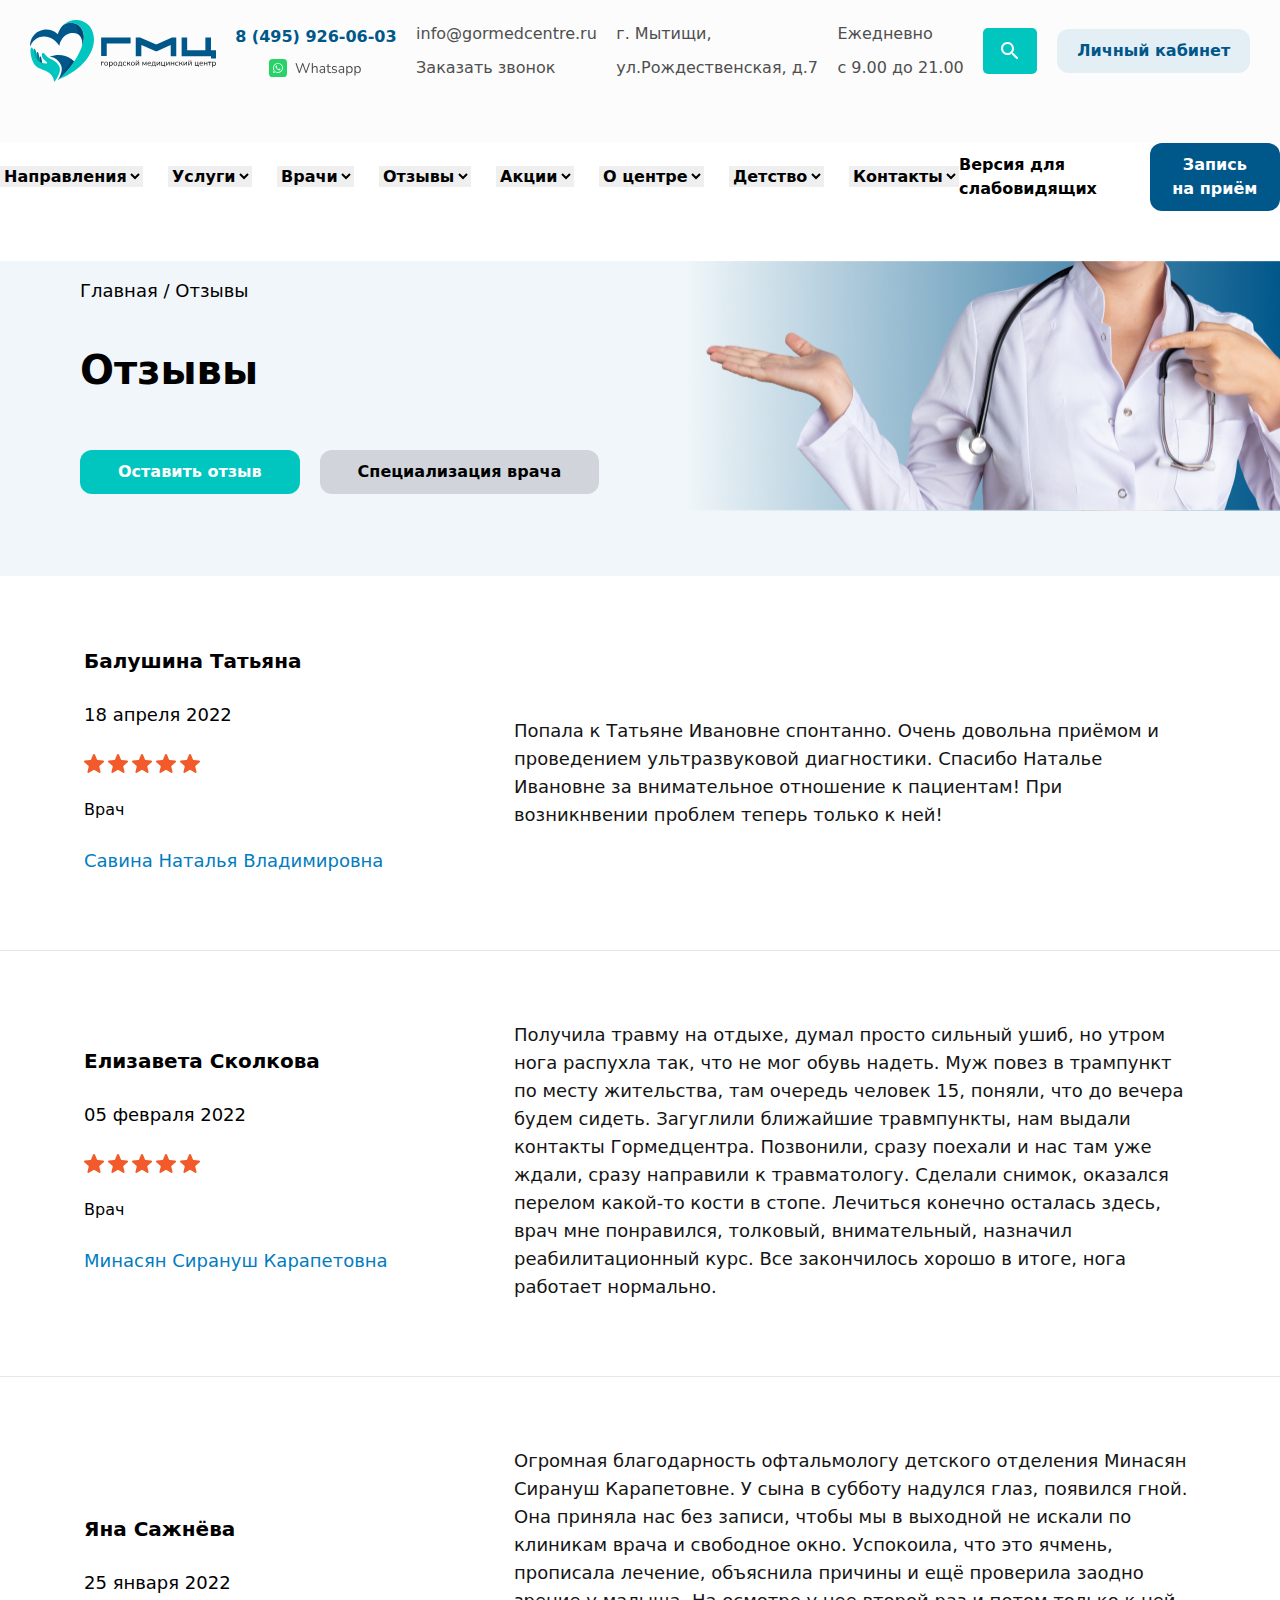
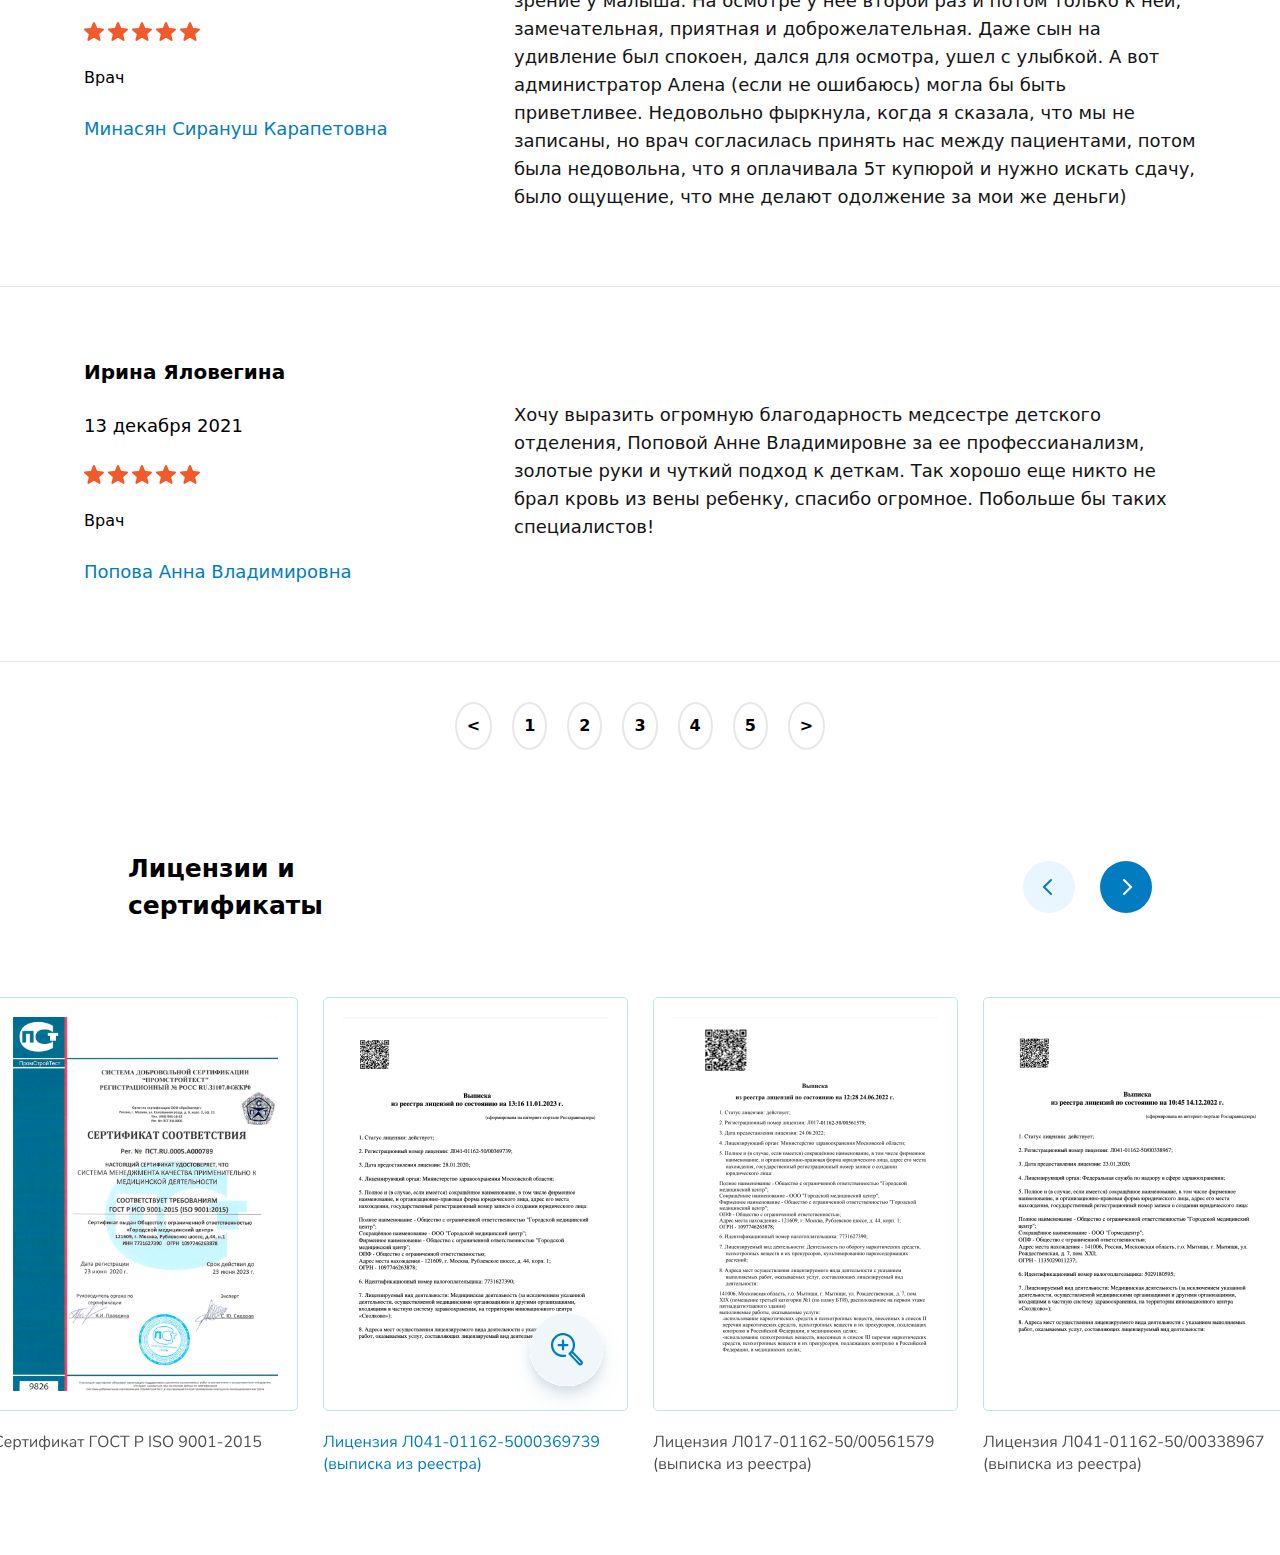
==== commit e7f05700: "section 4" ====
--- a/src/index.html
+++ b/src/index.html
@@ -168,45 +168,8 @@
         <img class="mt-[22px]" src="./04.svg" alt="">
     </div>
 
-
+      
     
-    <div class="w-[90%] border-2 m-auto mt-[50px] bg-gradient-to-r from-sky-600 to-indigo-500 rounded-xl mb-[80px] sm:hidden">
-        <div class="flex flex-col gap-[20px] items-start p-[15px]">
-            <h1 class="font-bold text-white text-[30px]">Записаться <br> на приём</h1>
-            <p class="text-white text-lg">Оставьте заявку и мы свяжемся с вами в ближайшее время</p>
-            <select class="p-[10px] w-[300px] rounded-xl font-bold" name="" id=""><option value="">Выберете направление</option></select>
-            <select class="p-[10px] w-[300px] rounded-xl font-bold" name="" id=""><option value="">Выберете врача</option></select>
-            <input class="p-[10px] w-[300px] rounded-xl font-bold" type="text " placeholder="Ваше имя">
-            <input class="p-[10px] w-[300px] rounded-xl font-bold" type="text" placeholder="Ваш телефон">
-            <button class="bg-[#00C6BF] text-white p-[10px] w-[300px] rounded-xl font-bold">Оставить заявку</button>
-            <div class="flex gap-[10px]">
-                <input type="checkbox">
-                <p class="text-white text-lg">Отправляя заявку, вы соглашаетесь на нашу политику конфиденциальности</p>
-            </div>
-        </div>
-    </div>
-
-    <div class="hidden sm:block w-[85%] m-auto bg-gradient-to-r from-sky-600 to-indigo-500 p-[30px] rounded-xl mb-[80px]">
-    <div class="w-[90%] m-auto ">
-        <div class="flex justify-around items-center">
-            <h1 class="text-white font-[400] text-[45px]">Записаться на приём</h1>
-            <p class="text-white text-[20px] w-[350px]">Оставьте заявку и мы свяжемся с вами в ближайшее время</p>
-        </div>
-        <div class="flex justify-around mt-[30px]">
-            <select class="w-[300px] p-[10px] rounded-xl font-bold" name="" id=""><option value="">Выберете направление</option></select>
-            <input class="w-[300px] p-[10px] rounded-xl font-bold" type="text" placeholder="Ваше имя">
-            <button class="w-[300px] p-[10px] rounded-xl bg-[#00C6BF] text-white font-bold">Оставить заявку</button>
-        </div>
-        <div class="flex justify-around mt-[30px] items-center">
-            <select class="w-[300px] p-[10px] rounded-xl font-bold h-[45px]" name="" id=""><option value="">Выберете врача</option></select>
-            <input class="w-[300px] p-[10px] rounded-xl font-bold h-[45px]" type="text" placeholder="Ваш телефон">
-            <div class="flex gap-[10px]">
-                <input type="checkbox">
-                <p class="w-[280px] text-white ">Отправляя заявку, вы соглашаетесь на нашу политику конфиденциальности</p>
-            </div>
-        </div>
-    </div>
-    </div>
     
 </body>
 </html>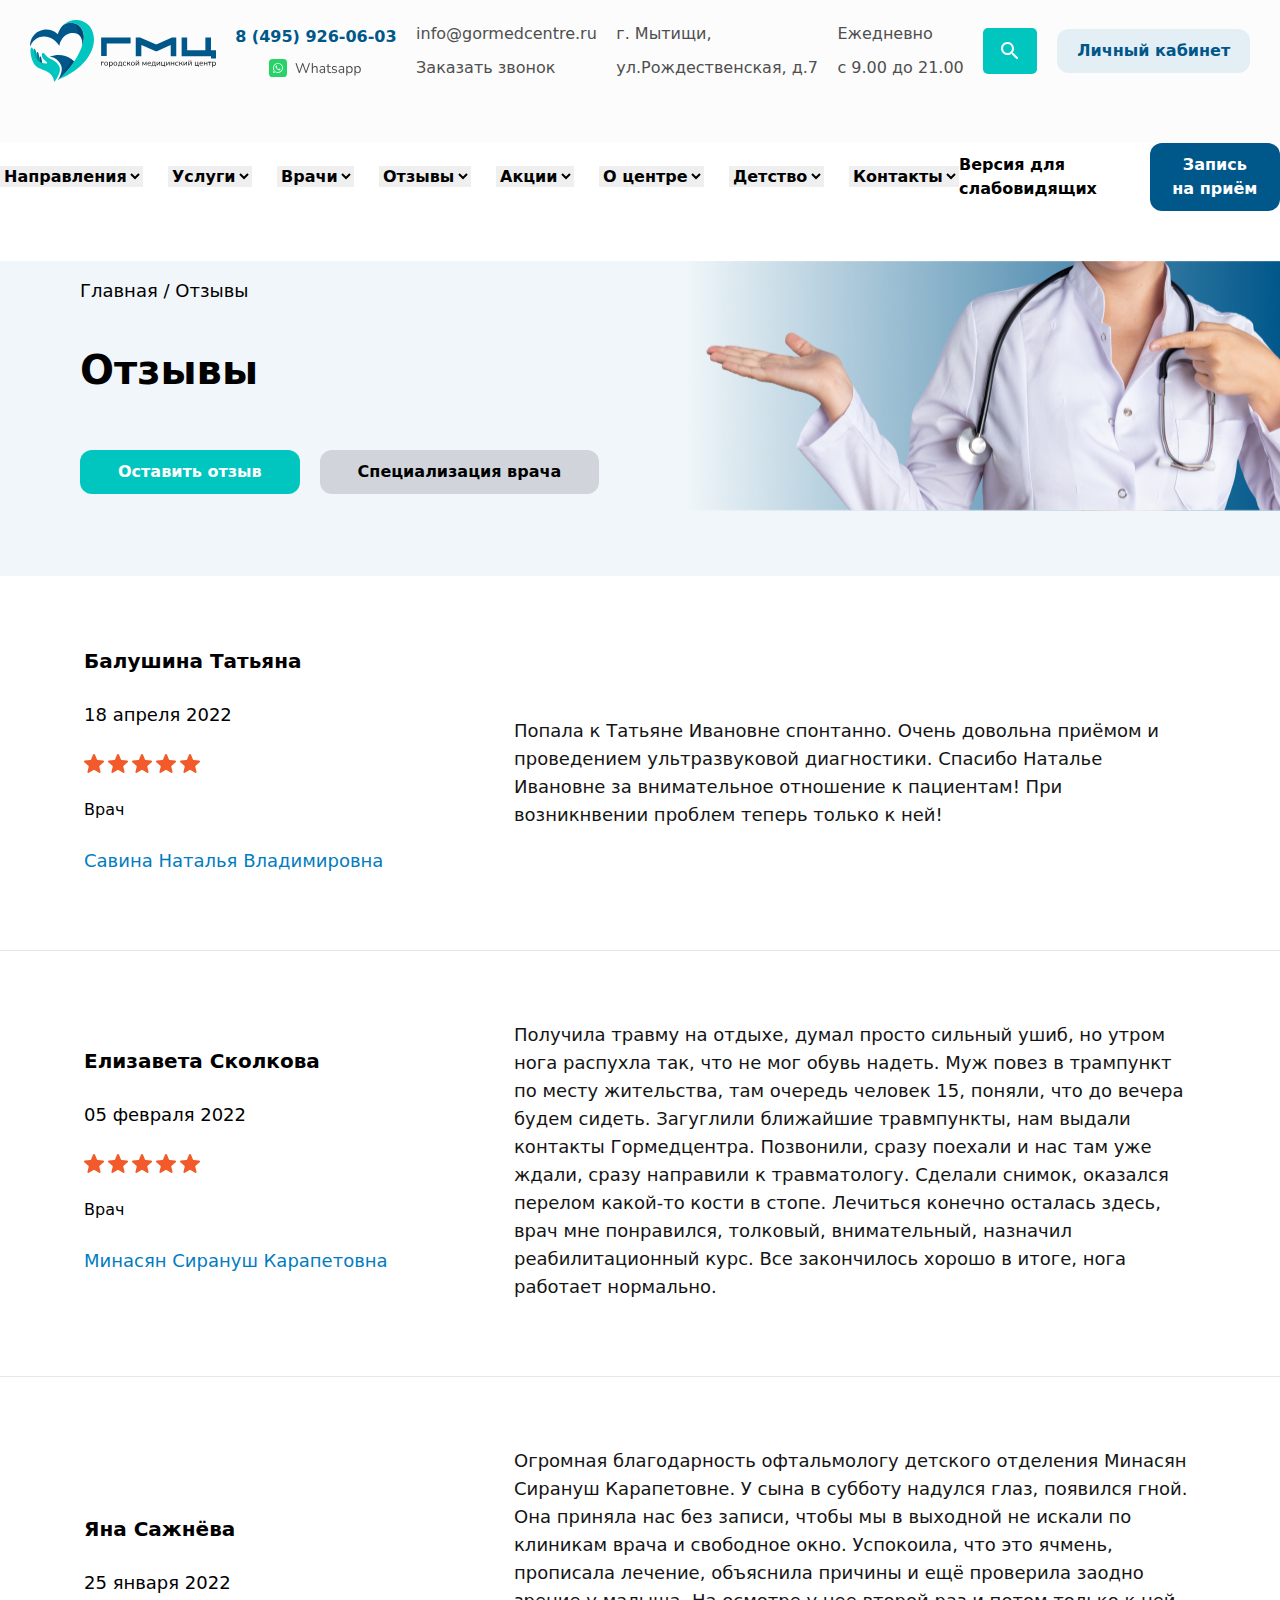
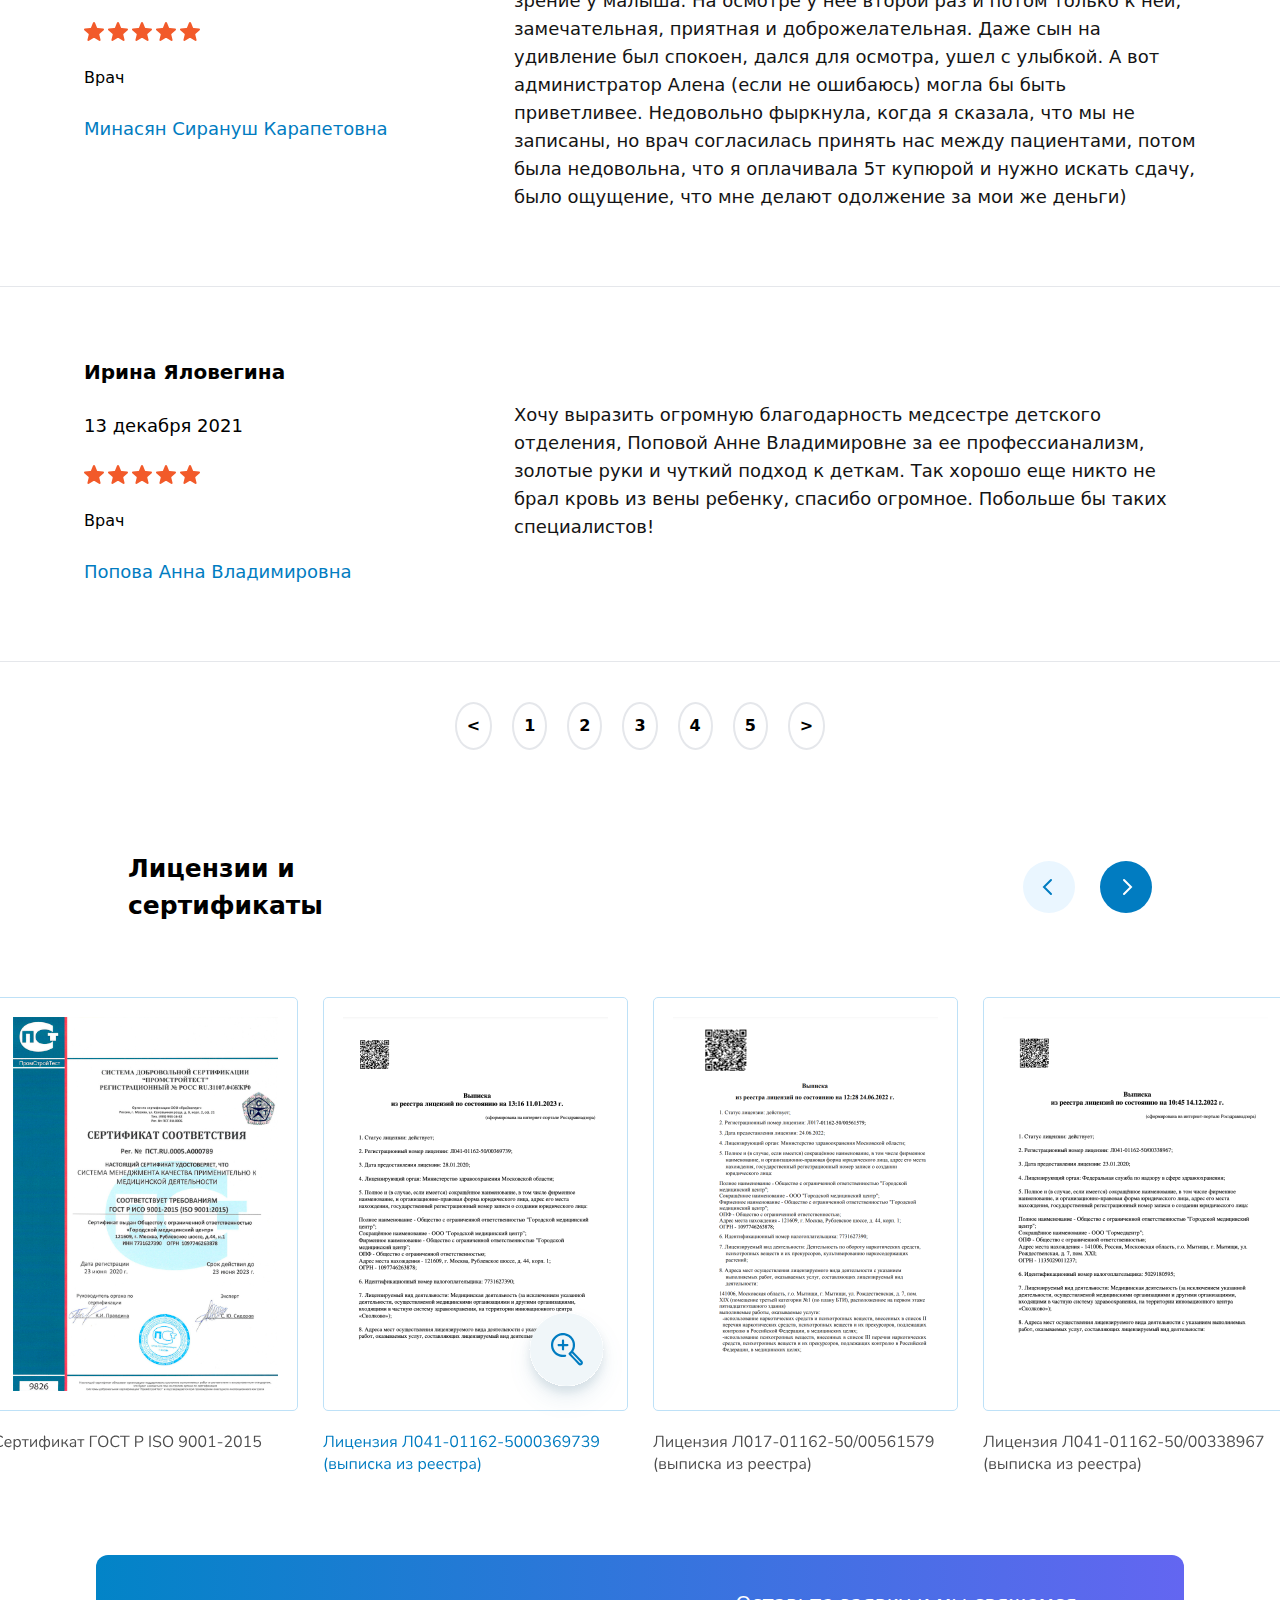
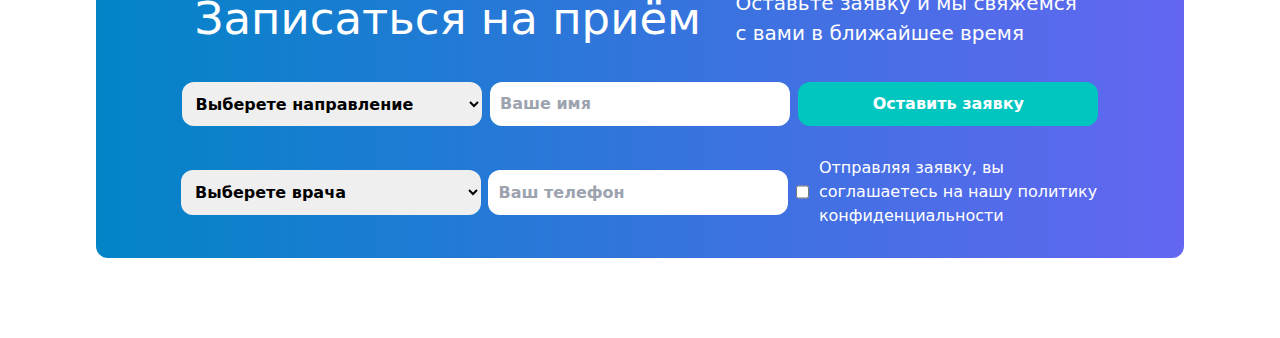
==== commit 2d9dbb4f: "add" ====
--- a/src/index.html
+++ b/src/index.html
@@ -170,6 +170,43 @@
 
       
     
+    <div class="w-[90%] border-2 m-auto mt-[50px] bg-gradient-to-r from-sky-600 to-indigo-500 rounded-xl mb-[80px] sm:hidden">
+        <div class="flex flex-col gap-[20px] items-start p-[15px]">
+            <h1 class="font-bold text-white text-[30px]">Записаться <br> на приём</h1>
+            <p class="text-white text-lg">Оставьте заявку и мы свяжемся с вами в ближайшее время</p>
+            <select class="p-[10px] w-[300px] rounded-xl font-bold" name="" id=""><option value="">Выберете направление</option></select>
+            <select class="p-[10px] w-[300px] rounded-xl font-bold" name="" id=""><option value="">Выберете врача</option></select>
+            <input class="p-[10px] w-[300px] rounded-xl font-bold" type="text " placeholder="Ваше имя">
+            <input class="p-[10px] w-[300px] rounded-xl font-bold" type="text" placeholder="Ваш телефон">
+            <button class="bg-[#00C6BF] text-white p-[10px] w-[300px] rounded-xl font-bold">Оставить заявку</button>
+            <div class="flex gap-[10px]">
+                <input type="checkbox">
+                <p class="text-white text-lg">Отправляя заявку, вы соглашаетесь на нашу политику конфиденциальности</p>
+            </div>
+        </div>
+    </div>
+
+    <div class="hidden sm:block w-[85%] m-auto bg-gradient-to-r from-sky-600 to-indigo-500 p-[30px] rounded-xl mb-[80px]">
+    <div class="w-[90%] m-auto ">
+        <div class="flex justify-around items-center">
+            <h1 class="text-white font-[400] text-[45px]">Записаться на приём</h1>
+            <p class="text-white text-[20px] w-[350px]">Оставьте заявку и мы свяжемся с вами в ближайшее время</p>
+        </div>
+        <div class="flex justify-around mt-[30px]">
+            <select class="w-[300px] p-[10px] rounded-xl font-bold" name="" id=""><option value="">Выберете направление</option></select>
+            <input class="w-[300px] p-[10px] rounded-xl font-bold" type="text" placeholder="Ваше имя">
+            <button class="w-[300px] p-[10px] rounded-xl bg-[#00C6BF] text-white font-bold">Оставить заявку</button>
+        </div>
+        <div class="flex justify-around mt-[30px] items-center">
+            <select class="w-[300px] p-[10px] rounded-xl font-bold h-[45px]" name="" id=""><option value="">Выберете врача</option></select>
+            <input class="w-[300px] p-[10px] rounded-xl font-bold h-[45px]" type="text" placeholder="Ваш телефон">
+            <div class="flex gap-[10px]">
+                <input type="checkbox">
+                <p class="w-[280px] text-white ">Отправляя заявку, вы соглашаетесь на нашу политику конфиденциальности</p>
+            </div>
+        </div>
+    </div>
+    </div>
     
 </body>
 </html>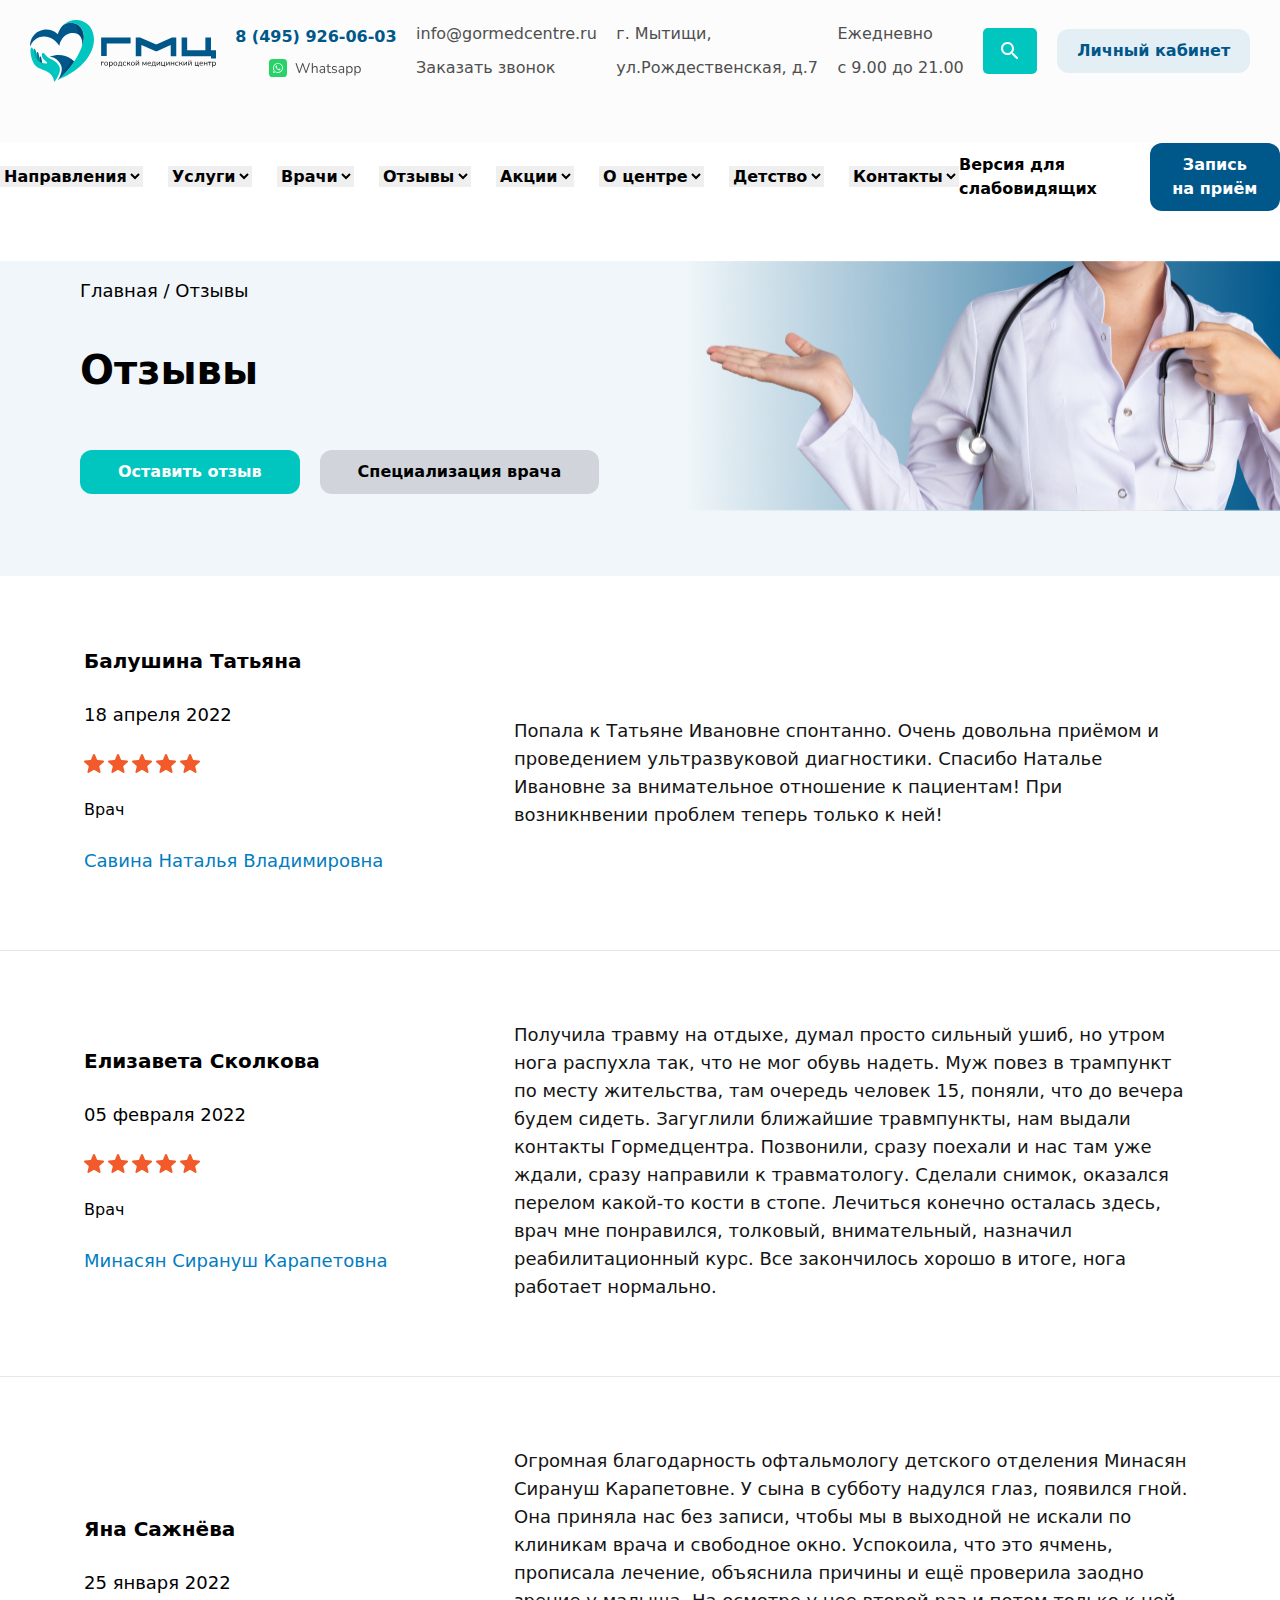
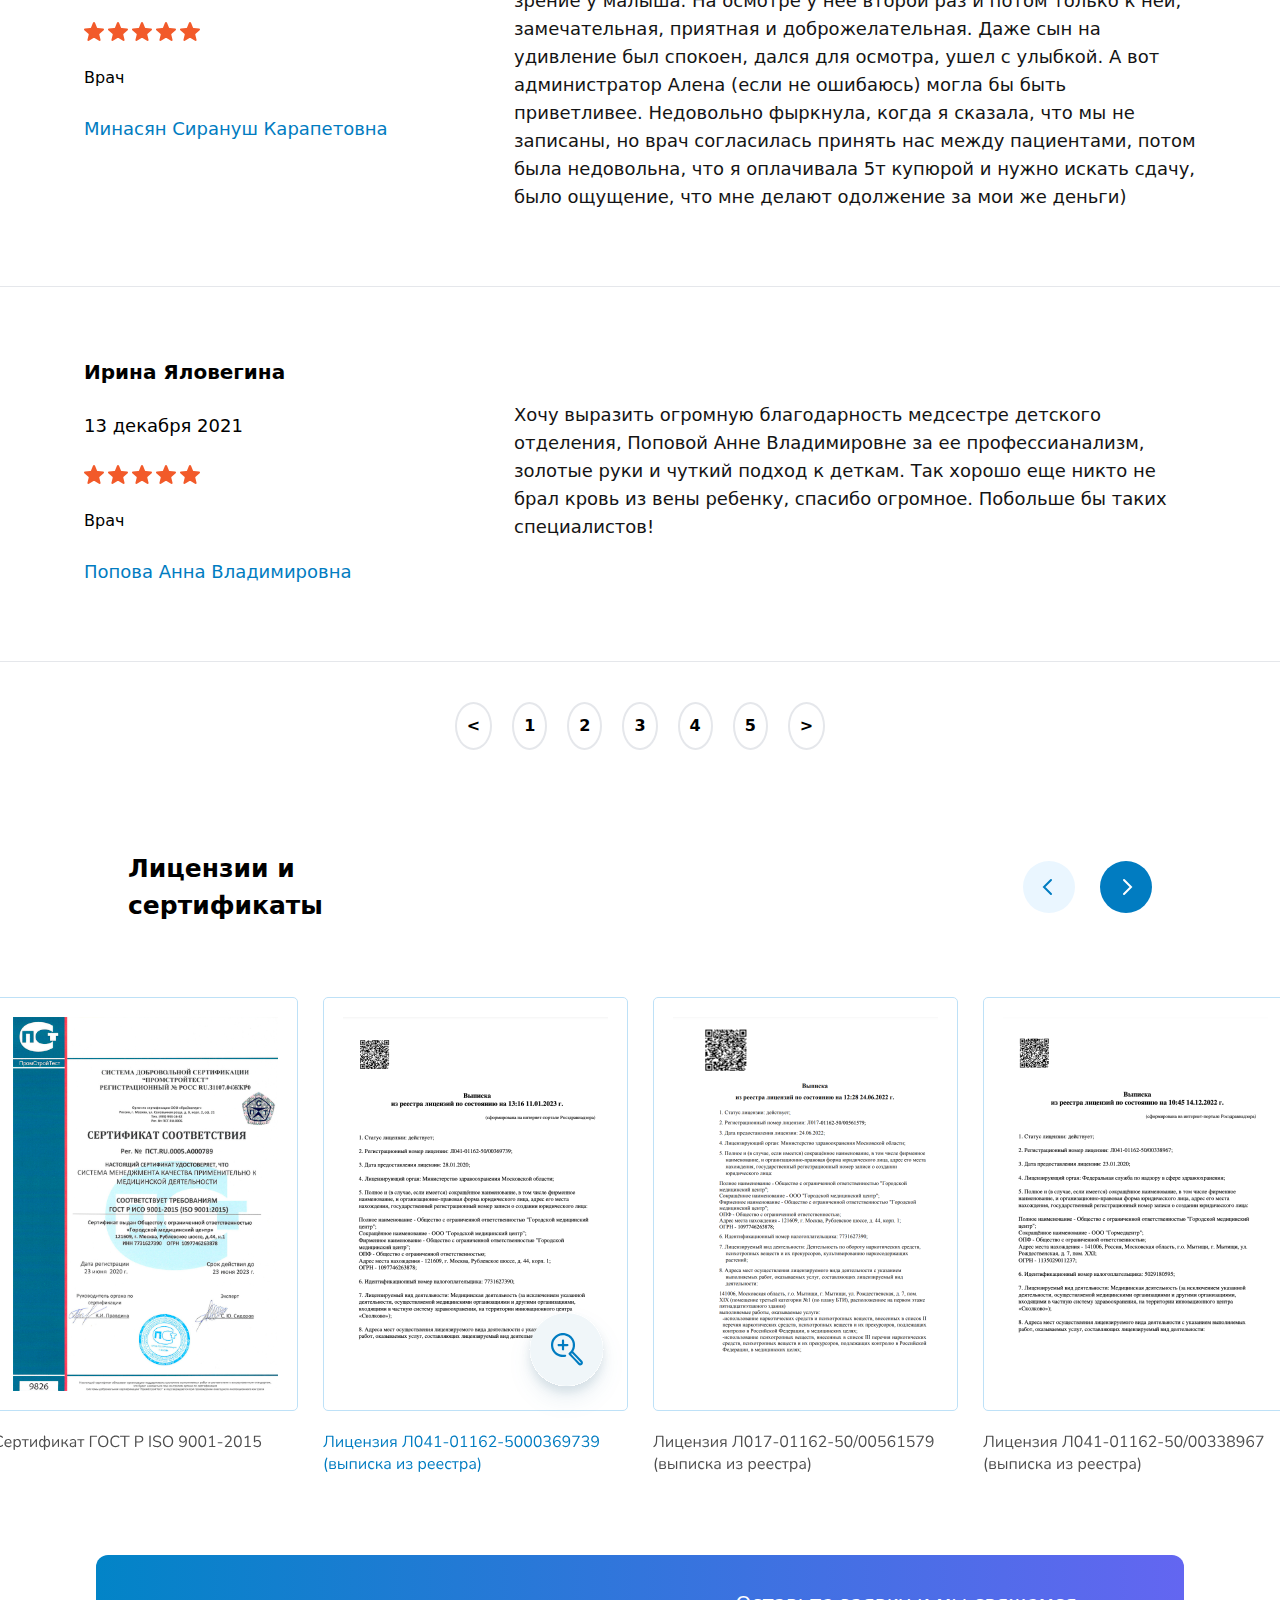
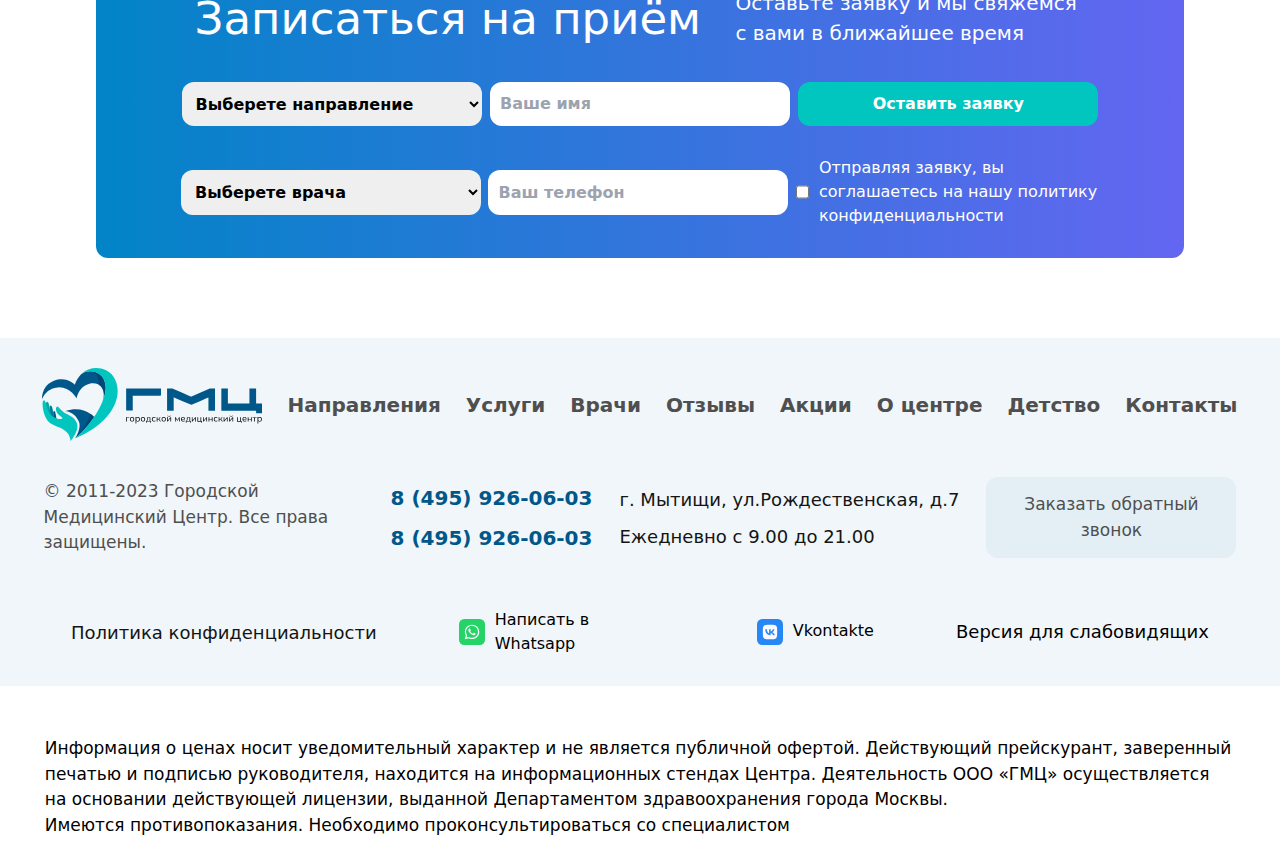
==== commit 325cf6aa: "section5" ====
--- a/src/index.html
+++ b/src/index.html
@@ -207,6 +207,86 @@
         </div>
     </div>
     </div>
-    
+
+    <div class="sm:hidden">
+    <div class="w-[95%] m-auto bg-[#F0F6F9] p-[20px] rounded-xl">
+        <div class="flex flex-col gap-[15px]">
+            <img src="./logo.svg" alt="">        
+                    <p class="text-[#4F4F4F] text-[20px] font-bold">Направления</p>
+                    <p class="text-[#4F4F4F] text-[20px] font-bold">Услуги</p>
+                    <p class="text-[#4F4F4F] text-[20px] font-bold">Врачи</p>
+                    <p class="text-[#4F4F4F] text-[20px] font-bold">Отзывы</p>
+                    <p class="text-[#4F4F4F] text-[20px] font-bold">Акции</p>
+                    <p class="text-[#4F4F4F] text-[20px] font-bold">О центре</p>
+                    <p class="text-[#4F4F4F] text-[20px] font-bold">Детство</p>
+                    <p class="text-[#4F4F4F] text-[20px] font-bold">Контакты</p>
+                    <p class="text-[#00578A] text-[24px] font-bold">8 (495) 926-06-03</p>
+                    <p class="text-[#00578A] text-[24px] font-bold">8 (495) 926-06-03</p>
+                    <p class="text-[#141414] text-[20px] font-[400]">г. Мытищи, ул.Рождественская, д.7</p>
+                    <p class="text-[#7F8D94] text-[20px] font-[400]">Ежедневно с 9.00 до 21.00</p>
+                    <button class="font-[400] text-[20px] bg-[#E3EFF5] py-[13px] rounded-xl">Заказать обратный звонок</button>
+                    <div class="flex items-start gap-[10px]">
+                        <div class="flex gap-[8px]">
+                            <img src="./social.svg" alt="">
+                            <p class="text-[#4F4F4F]">Написать в Whatsapp</p>
+                        </div>
+                        <div class="flex gap-[8px]">
+                            <img src="./social (1).svg" alt="">
+                            <p class="text-[#4F4F4F]">Vkontakte</p>
+                        </div>
+                    </div>
+                    <p class="text-lg">info@gormedcentre.ru</p>
+                    <p class="text-lg">Версия для слабовидящих</p>
+                    <p class="text-lg">© 2011-2023 Городской Медицинский Центр. Все права защищены.</p>
+                    <p class="text-lg font-bold">Политика конфиденциальности</p>
+        </div>
+    </div>
+    <p class="mt-[40px] w-[90%] m-auto text-[20px] font-[400] mb-[30px]">Информация о ценах носит уведомительный характер и не является публичной офертой. Действующий прейскурант, заверенный печатью и подписью руководителя, находится на информационных стендах Центра. Деятельность ООО «ГМЦ» осуществляется на основании действующей лицензии, выданной Департаментом здравоохранения города Москвы.
+        Имеются противопоказания. Необходимо проконсультироваться со специалистом</p>
+    </div>
+
+    <div class="hidden sm:block bg-[#F0F6F9] mb-[50px] p-[30px]">
+     <div class="flex justify-around items-center">
+        <img src="./logo.svg" alt="">
+        <p class="text-[#4F4F4F] text-[20px] font-bold">Направления</p>
+        <p class="text-[#4F4F4F] text-[20px] font-bold">Услуги</p>
+        <p class="text-[#4F4F4F] text-[20px] font-bold">Врачи</p>
+        <p class="text-[#4F4F4F] text-[20px] font-bold">Отзывы</p>
+        <p class="text-[#4F4F4F] text-[20px] font-bold">Акции</p>
+        <p class="text-[#4F4F4F] text-[20px] font-bold">О центре</p>
+        <p class="text-[#4F4F4F] text-[20px] font-bold">Детство</p>
+        <p class="text-[#4F4F4F] text-[20px] font-bold">Контакты</p>
+     </div>
+     <div class="flex justify-around mt-[35px] items-center">
+        <p class="w-[320px] text-[#4F4F4F] text-[17px]">
+            © 2011-2023 Городской Медицинский Центр. Все права защищены.    
+        </p>
+        <div class="flex flex-col gap-[10px]">
+            <p class="text-[#00578A] font-bold text-[20px]">8 (495) 926-06-03</p>
+            <p  class="text-[#00578A] font-bold text-[20px]">8 (495) 926-06-03</p>
+        </div>
+        <div class="flex flex-col gap-[10px]">
+            <p class="text-[#141414] text-[18px]">г. Мытищи, ул.Рождественская, д.7</p>
+            <p class="text-[#141414] text-[18px]">Ежедневно с 9.00 до 21.00</p>
+        </div>
+        <button class="bg-[#E3EFF5] font-[400] text-[17px] p-[15px] rounded-xl w-[250px] text-[#4F4F4F]">Заказать обратный звонок</button>
+     </div>
+     <div class="flex justify-around mt-[50px] items-center">
+        <p class="text-[#141414] text-[18px]">Политика конфиденциальности</p>
+        <div class="flex gap-[10px] ">
+            <img src="./social.svg" alt="">
+            <p class="w-[180px]">Написать в Whatsapp</p>
+        </div>
+        <div class="flex gap-[10px] ">
+            <img src="./social (1).svg" alt="">
+            <p>Vkontakte</p>
+        </div>
+        <p class="font-[400] text-lg">Версия для слабовидящих</p>
+     </div>
+    </div>
+    <p class= "hidden sm:block w-[93%] m-auto text-[17px] font-[400] mb-[30px]">Информация о ценах носит уведомительный характер и не является публичной офертой. Действующий прейскурант, заверенный печатью и подписью руководителя, находится на информационных стендах Центра. Деятельность ООО «ГМЦ» осуществляется на основании действующей лицензии, выданной Департаментом здравоохранения города Москвы. <br>
+        Имеются противопоказания. Необходимо проконсультироваться со специалистом</p>
+
+
 </body>
 </html>--- a/src/output.css
+++ b/src/output.css
@@ -558,6 +558,14 @@
   margin: auto;
 }
 
+.m-\[\] {
+  margin: ;
+}
+
+.m-\[20o\] {
+  margin: 20o;
+}
+
 .mb-\[25px\] {
   margin-bottom: 25px;
 }
@@ -598,6 +606,18 @@
   margin-top: ;
 }
 
+.mb-\[\] {
+  margin-bottom: ;
+}
+
+.mb-\[30px\] {
+  margin-bottom: 30px;
+}
+
+.mt-\[35px\] {
+  margin-top: 35px;
+}
+
 .flex {
   display: flex;
 }
@@ -666,6 +686,30 @@
   width: 280px;
 }
 
+.w-\[95\%\] {
+  width: 95%;
+}
+
+.w-\[250px\] {
+  width: 250px;
+}
+
+.w-\[150px\] {
+  width: 150px;
+}
+
+.w-\[200px\] {
+  width: 200px;
+}
+
+.w-\[180px\] {
+  width: 180px;
+}
+
+.w-\[93\%\] {
+  width: 93%;
+}
+
 .flex-col {
   flex-direction: column;
 }
@@ -716,6 +760,22 @@
 
 .gap-\[50px\] {
   gap: 50px;
+}
+
+.gap-\[15px\] {
+  gap: 15px;
+}
+
+.gap-\[8px\] {
+  gap: 8px;
+}
+
+.gap-\[80px\] {
+  gap: 80px;
+}
+
+.gap-\[\] {
+  gap: ;
 }
 
 .rounded-\[50\%\] {
@@ -758,6 +818,24 @@
 .bg-\[\#0074B8\] {
   --tw-bg-opacity: 1;
   background-color: rgb(0 116 184 / var(--tw-bg-opacity, 1));
+}
+
+.bg-\[\[\#F0F6F9\]\] {
+  background-color: [#F0F6F9];
+}
+
+.bg-\[\#F0F6F9\] {
+  --tw-bg-opacity: 1;
+  background-color: rgb(240 246 249 / var(--tw-bg-opacity, 1));
+}
+
+.bg-\[\#7F8D94\] {
+  --tw-bg-opacity: 1;
+  background-color: rgb(127 141 148 / var(--tw-bg-opacity, 1));
+}
+
+.bg-\[\] {
+  background-color: ;
 }
 
 .bg-gradient-to-r {
@@ -810,6 +888,10 @@
   padding: 30px;
 }
 
+.p-\[40px\] {
+  padding: 40px;
+}
+
 .px-\[20px\] {
   padding-left: 20px;
   padding-right: 20px;
@@ -825,6 +907,21 @@
   padding-bottom: 10px;
 }
 
+.py-\[\] {
+  padding-top: ;
+  padding-bottom: ;
+}
+
+.py-\[8px\] {
+  padding-top: 8px;
+  padding-bottom: 8px;
+}
+
+.py-\[13px\] {
+  padding-top: 13px;
+  padding-bottom: 13px;
+}
+
 .text-\[20px\] {
   font-size: 20px;
 }
@@ -850,6 +947,26 @@
   font-size: 45px;
 }
 
+.text-\[2px\] {
+  font-size: 2px;
+}
+
+.text-\[22px\] {
+  font-size: 22px;
+}
+
+.text-\[24px\] {
+  font-size: 24px;
+}
+
+.text-\[18px\] {
+  font-size: 18px;
+}
+
+.text-\[17px\] {
+  font-size: 17px;
+}
+
 .font-\[400\] {
   font-weight: 400;
 }
@@ -890,6 +1007,19 @@
 .text-white {
   --tw-text-opacity: 1;
   color: rgb(255 255 255 / var(--tw-text-opacity, 1));
+}
+
+.text-\[\#7F8D94\] {
+  --tw-text-opacity: 1;
+  color: rgb(127 141 148 / var(--tw-text-opacity, 1));
+}
+
+.text-\[\] {
+  color: ;
+}
+
+.text-\[20\[x\]\] {
+  color: 20[x];
 }
 
 .box1{
